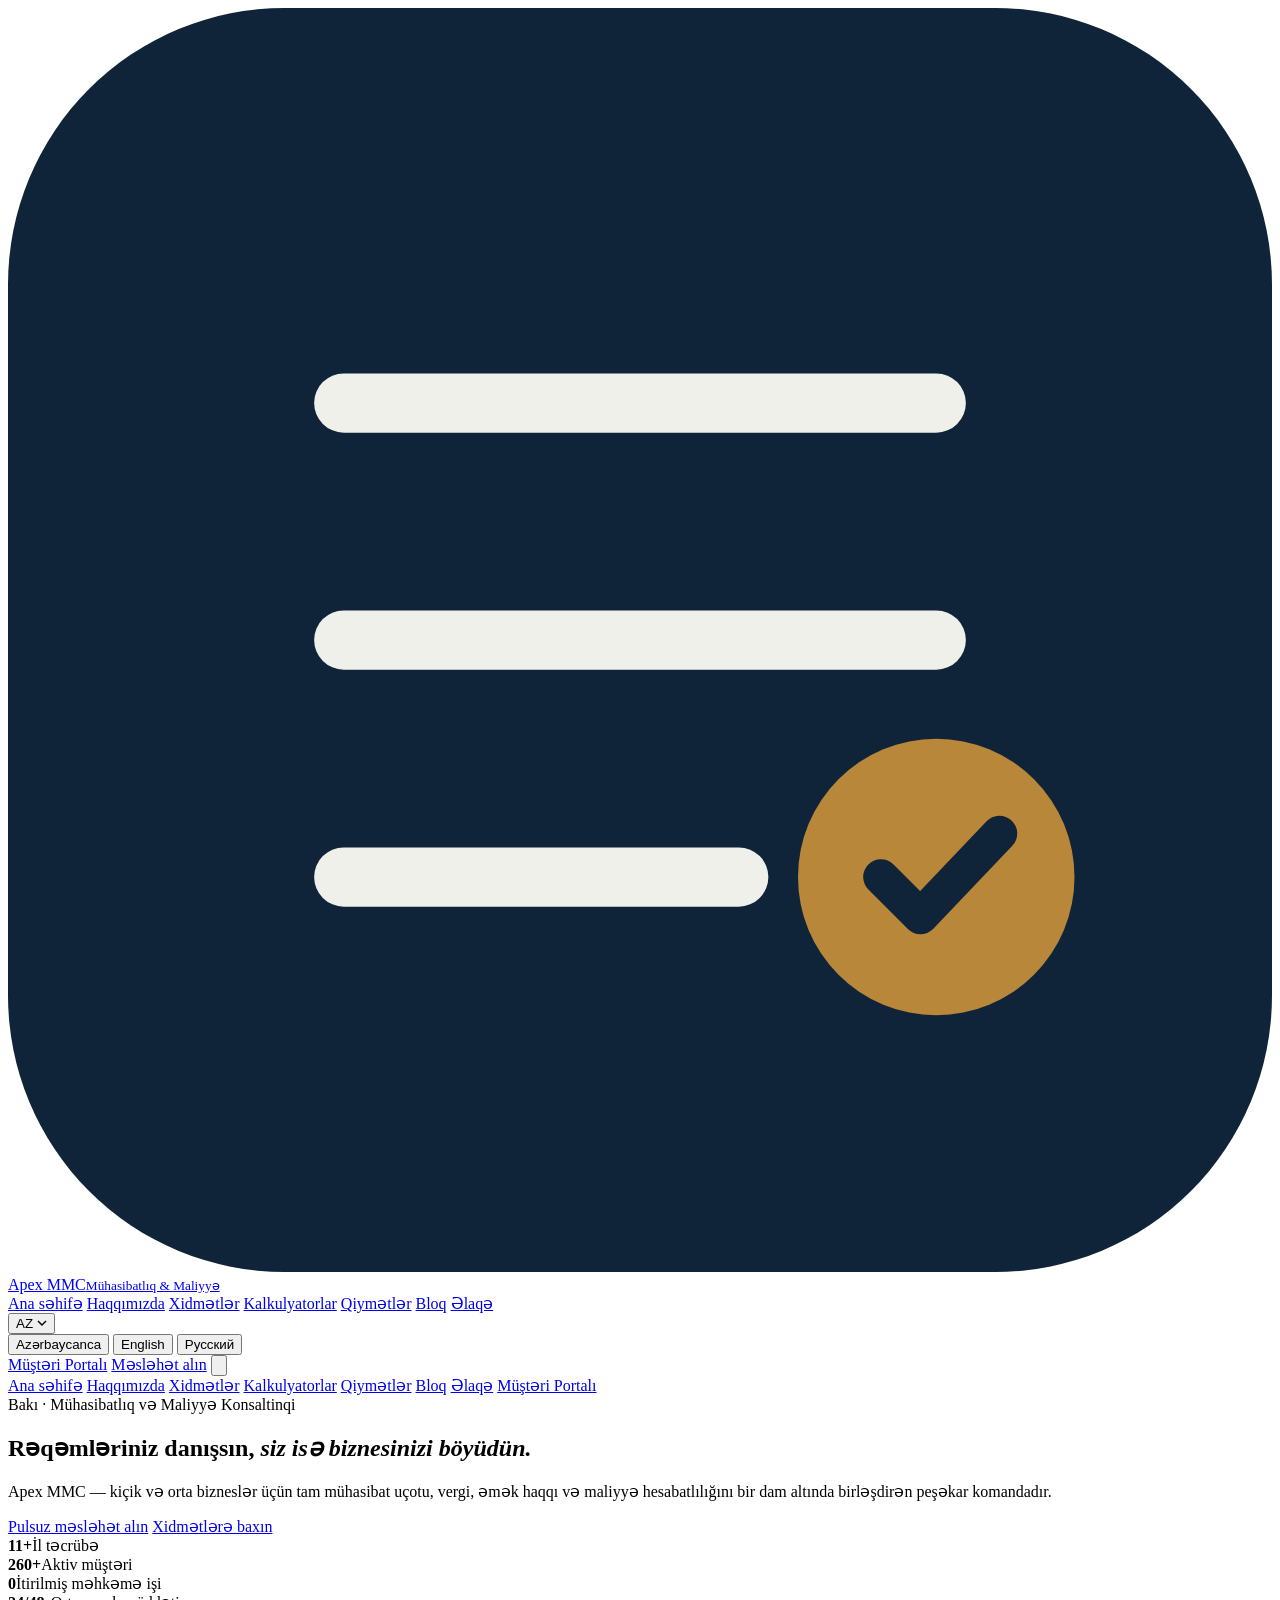
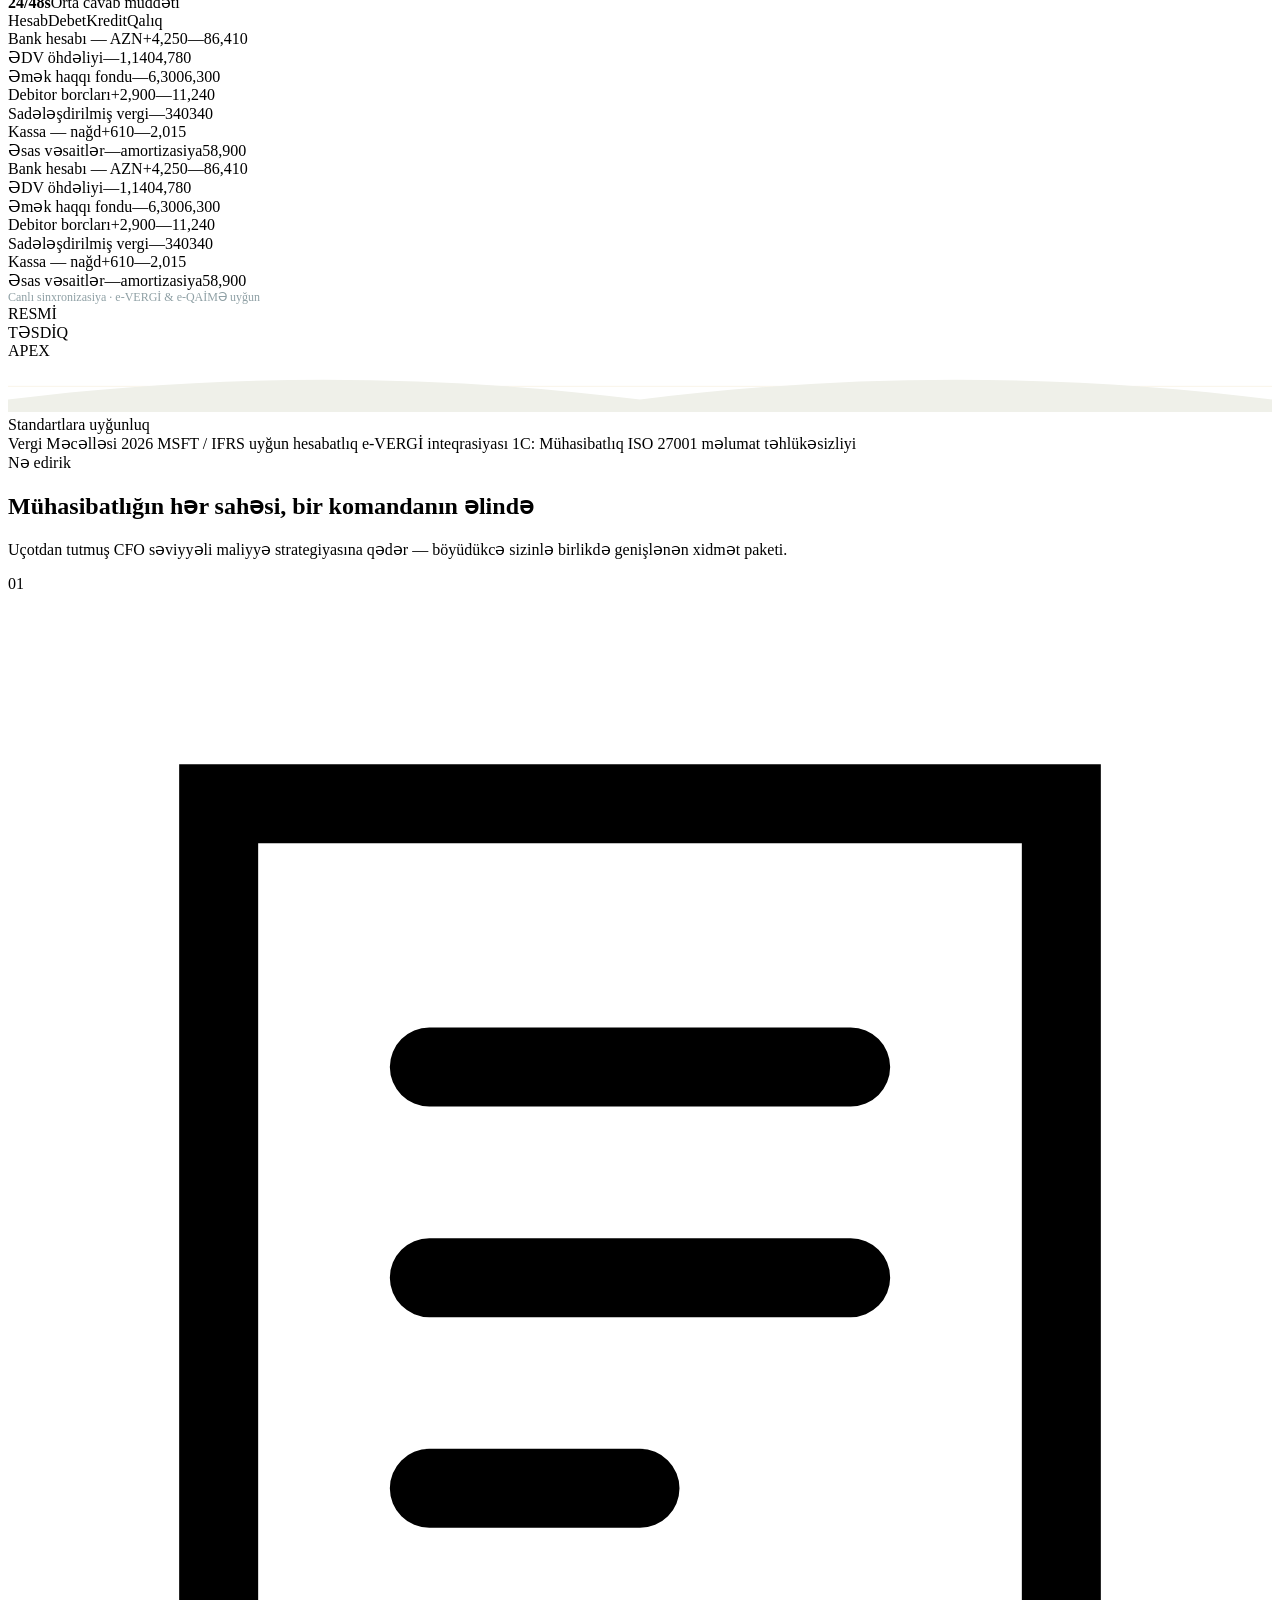
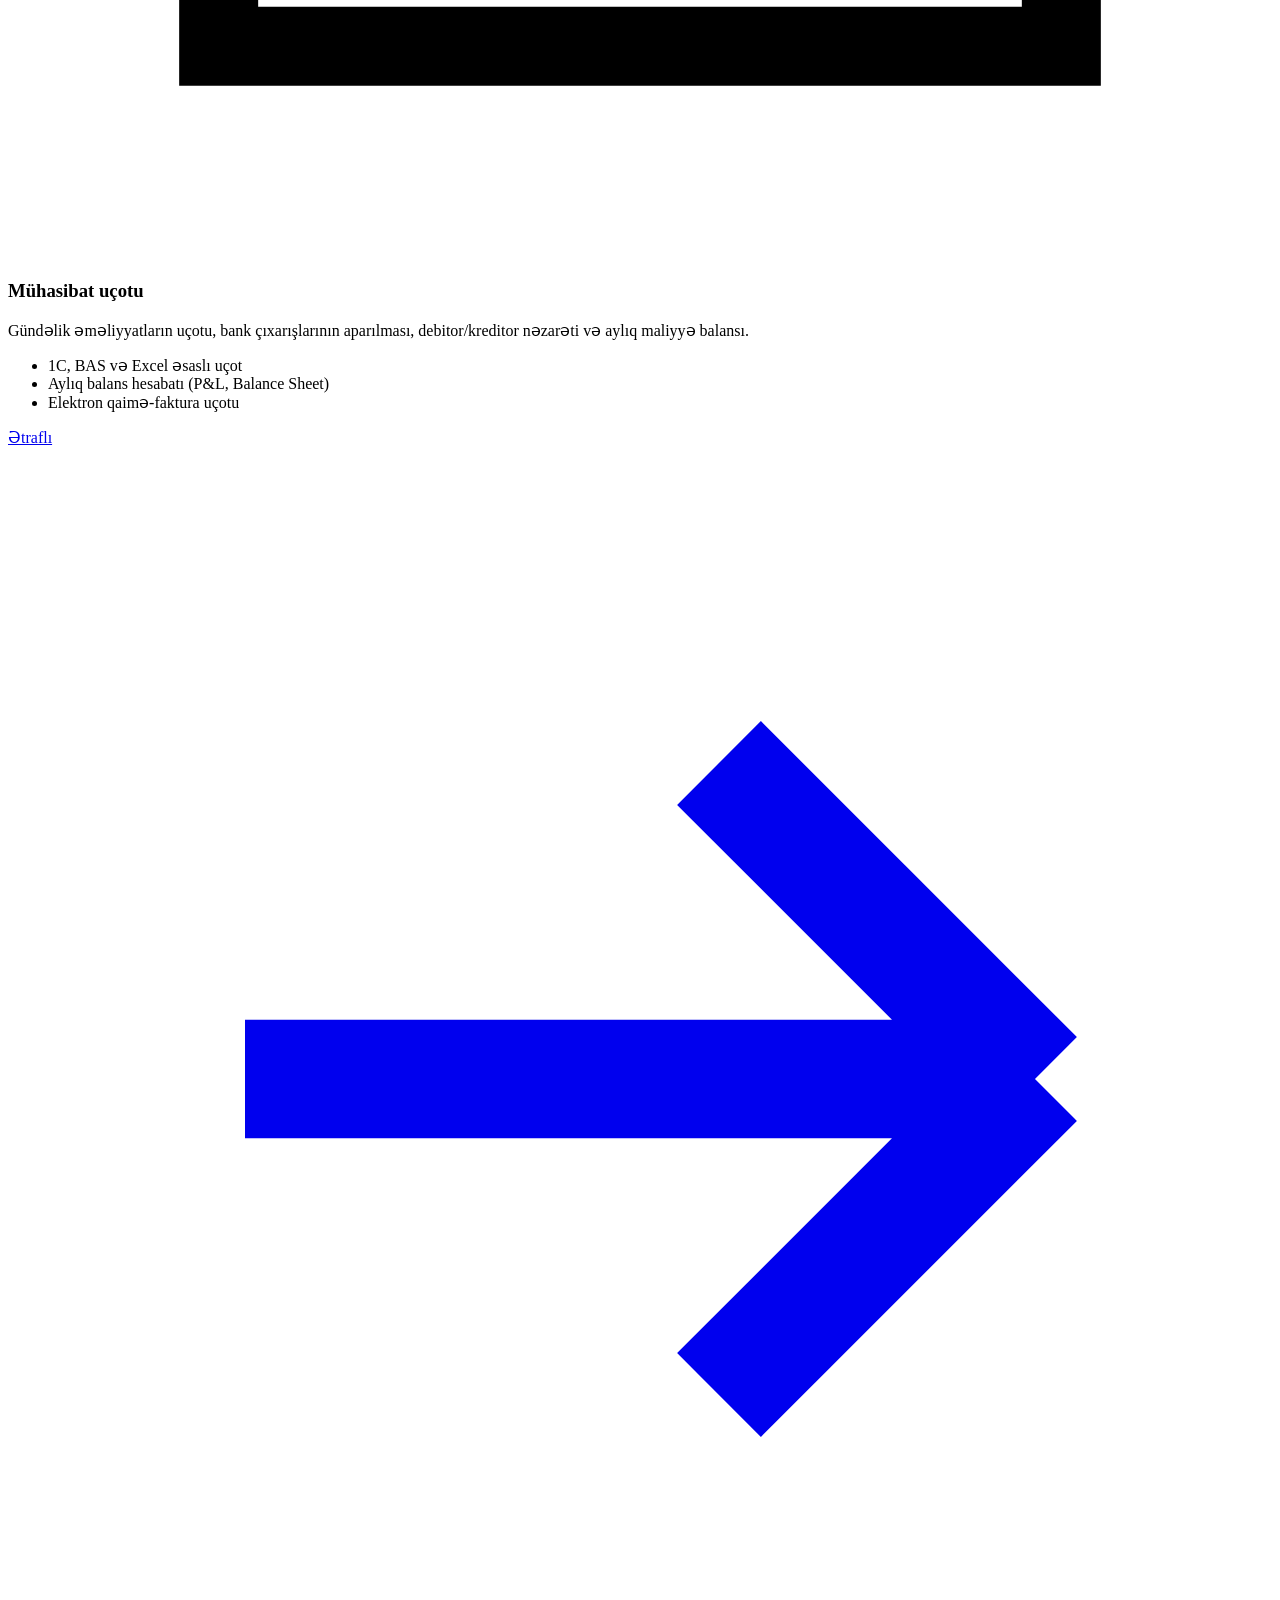
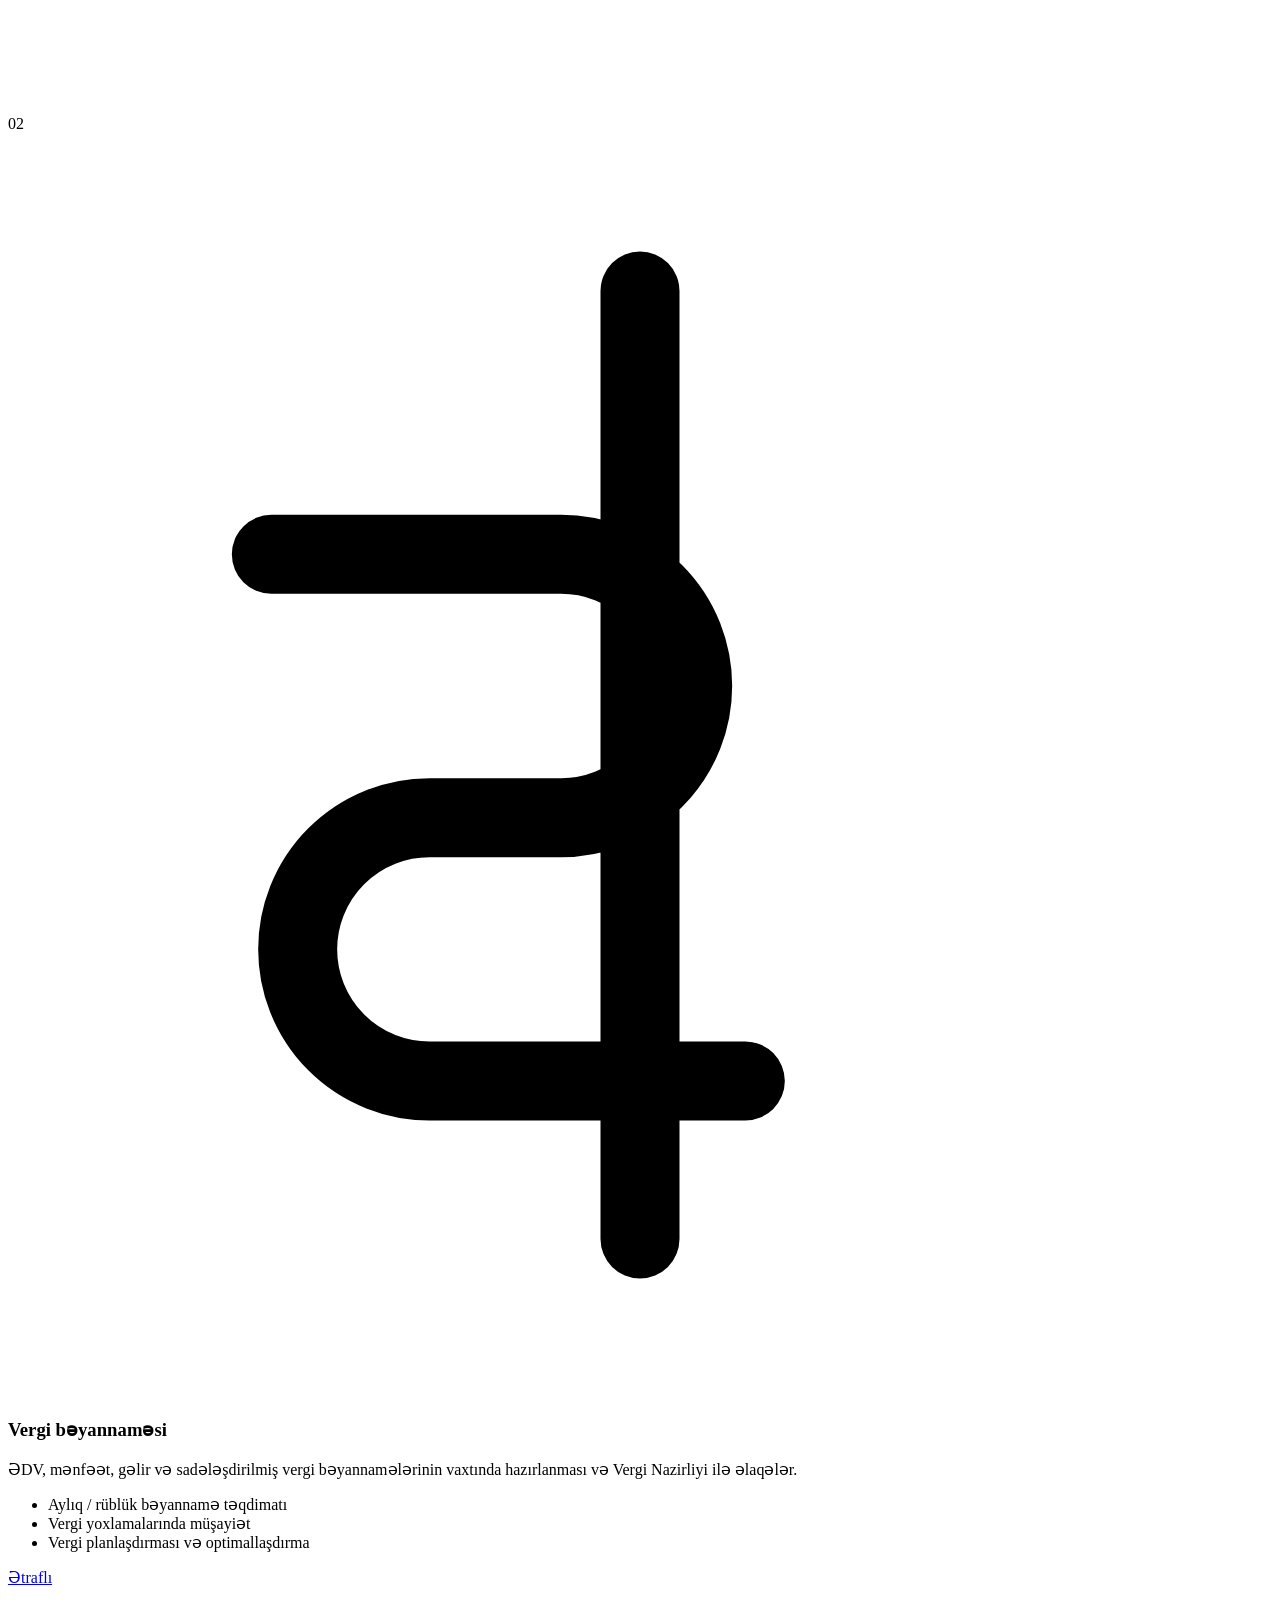
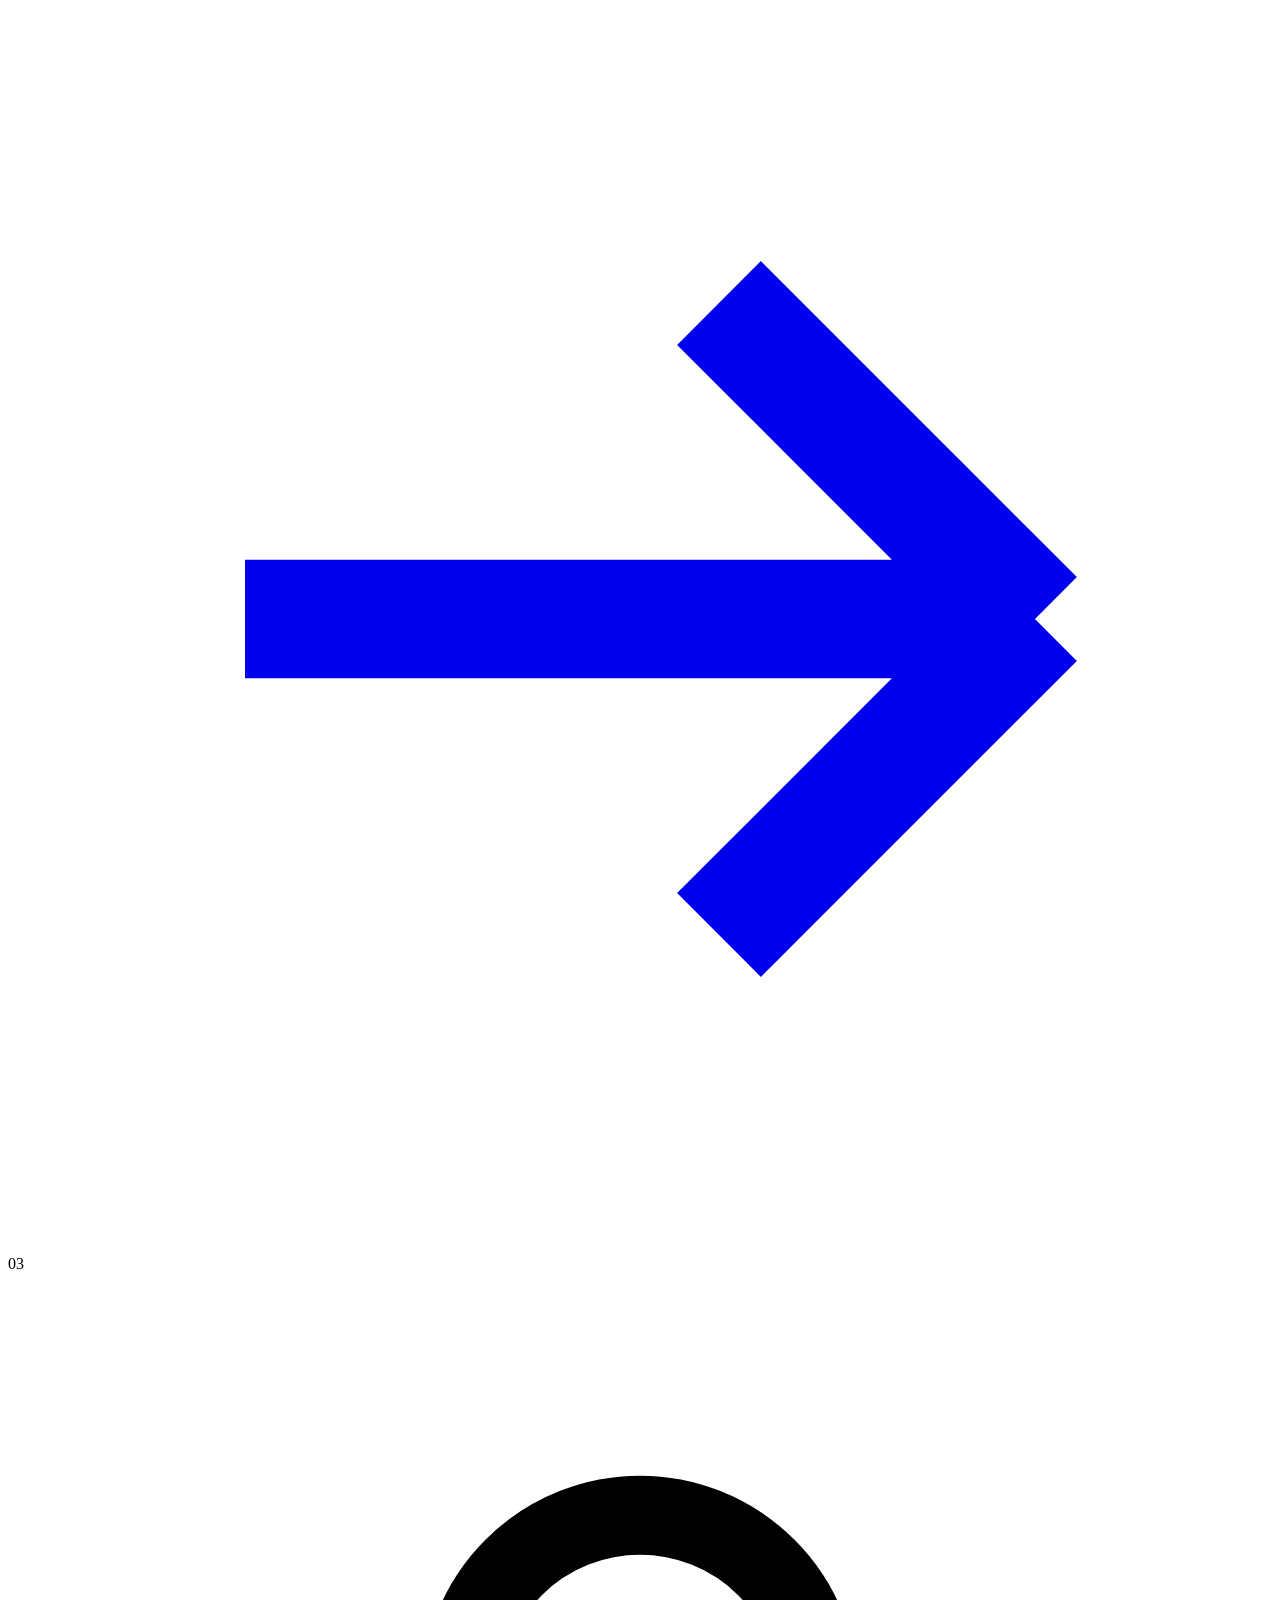
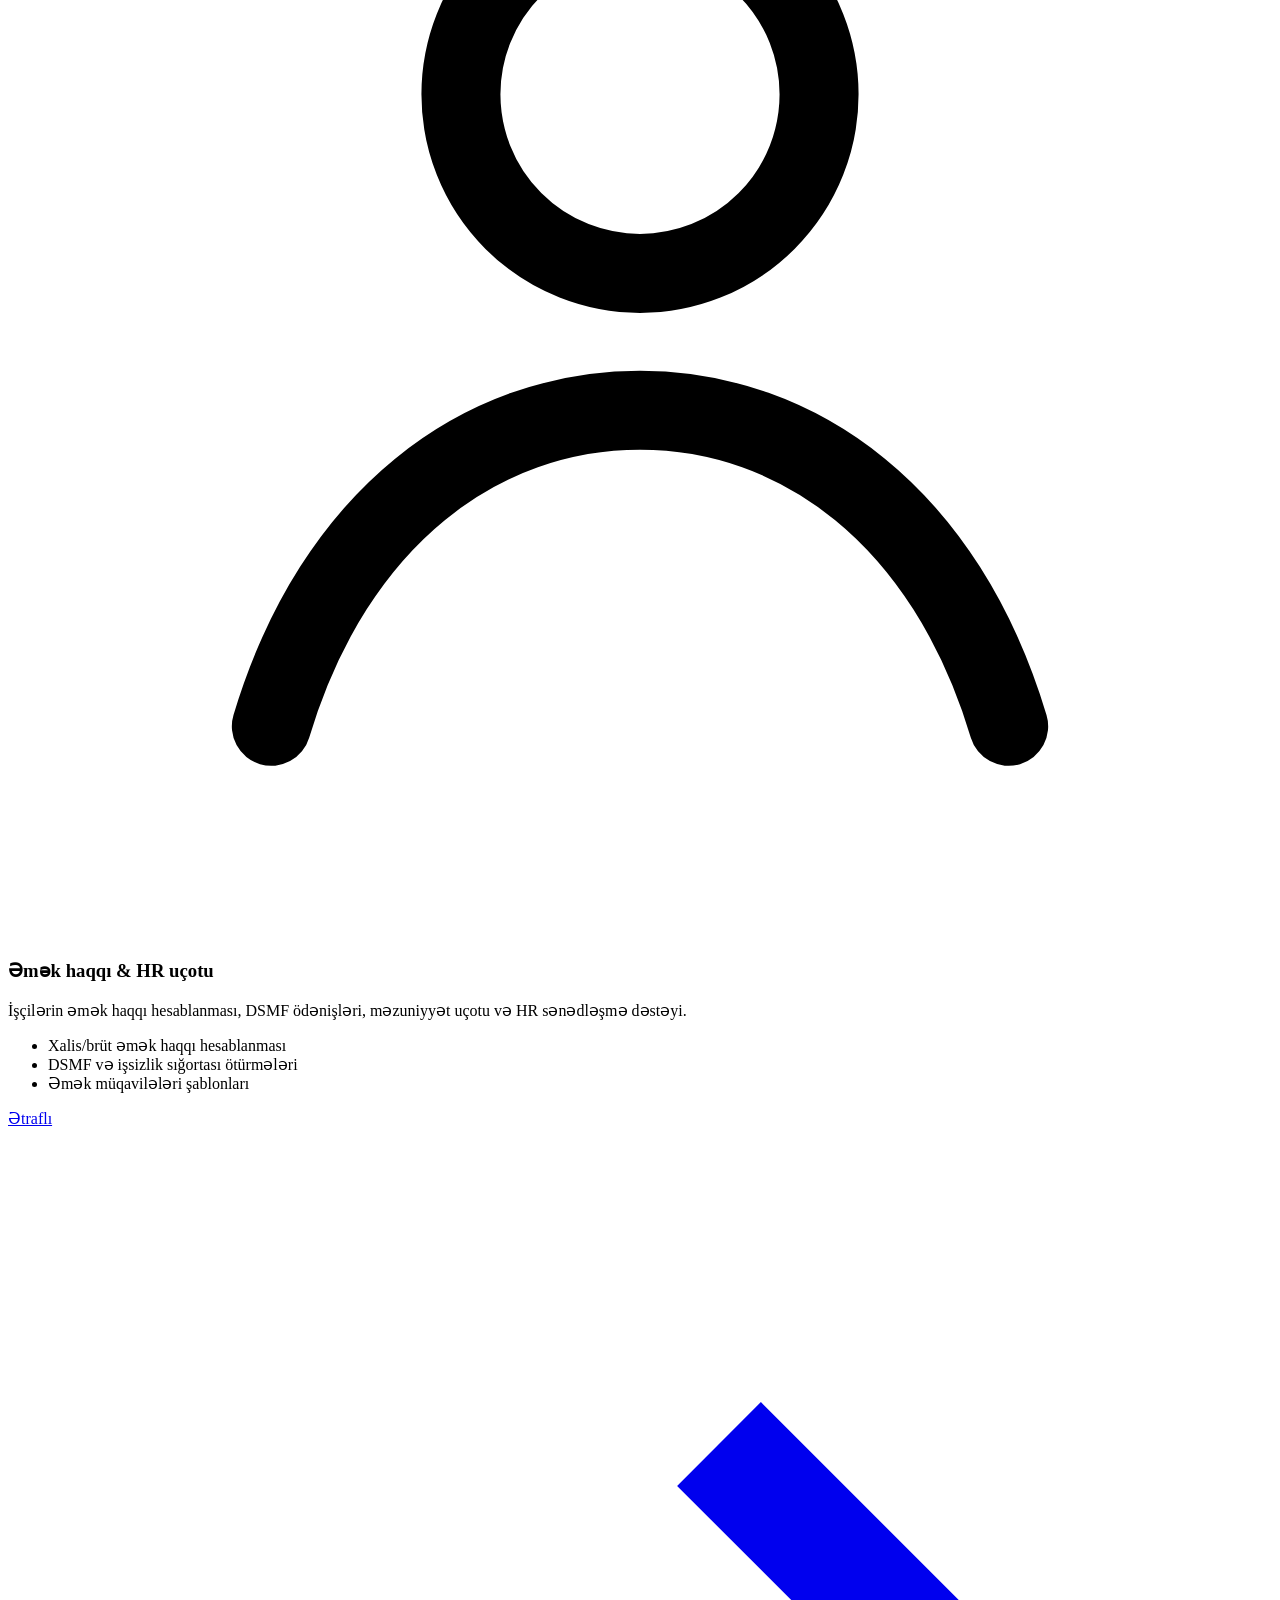
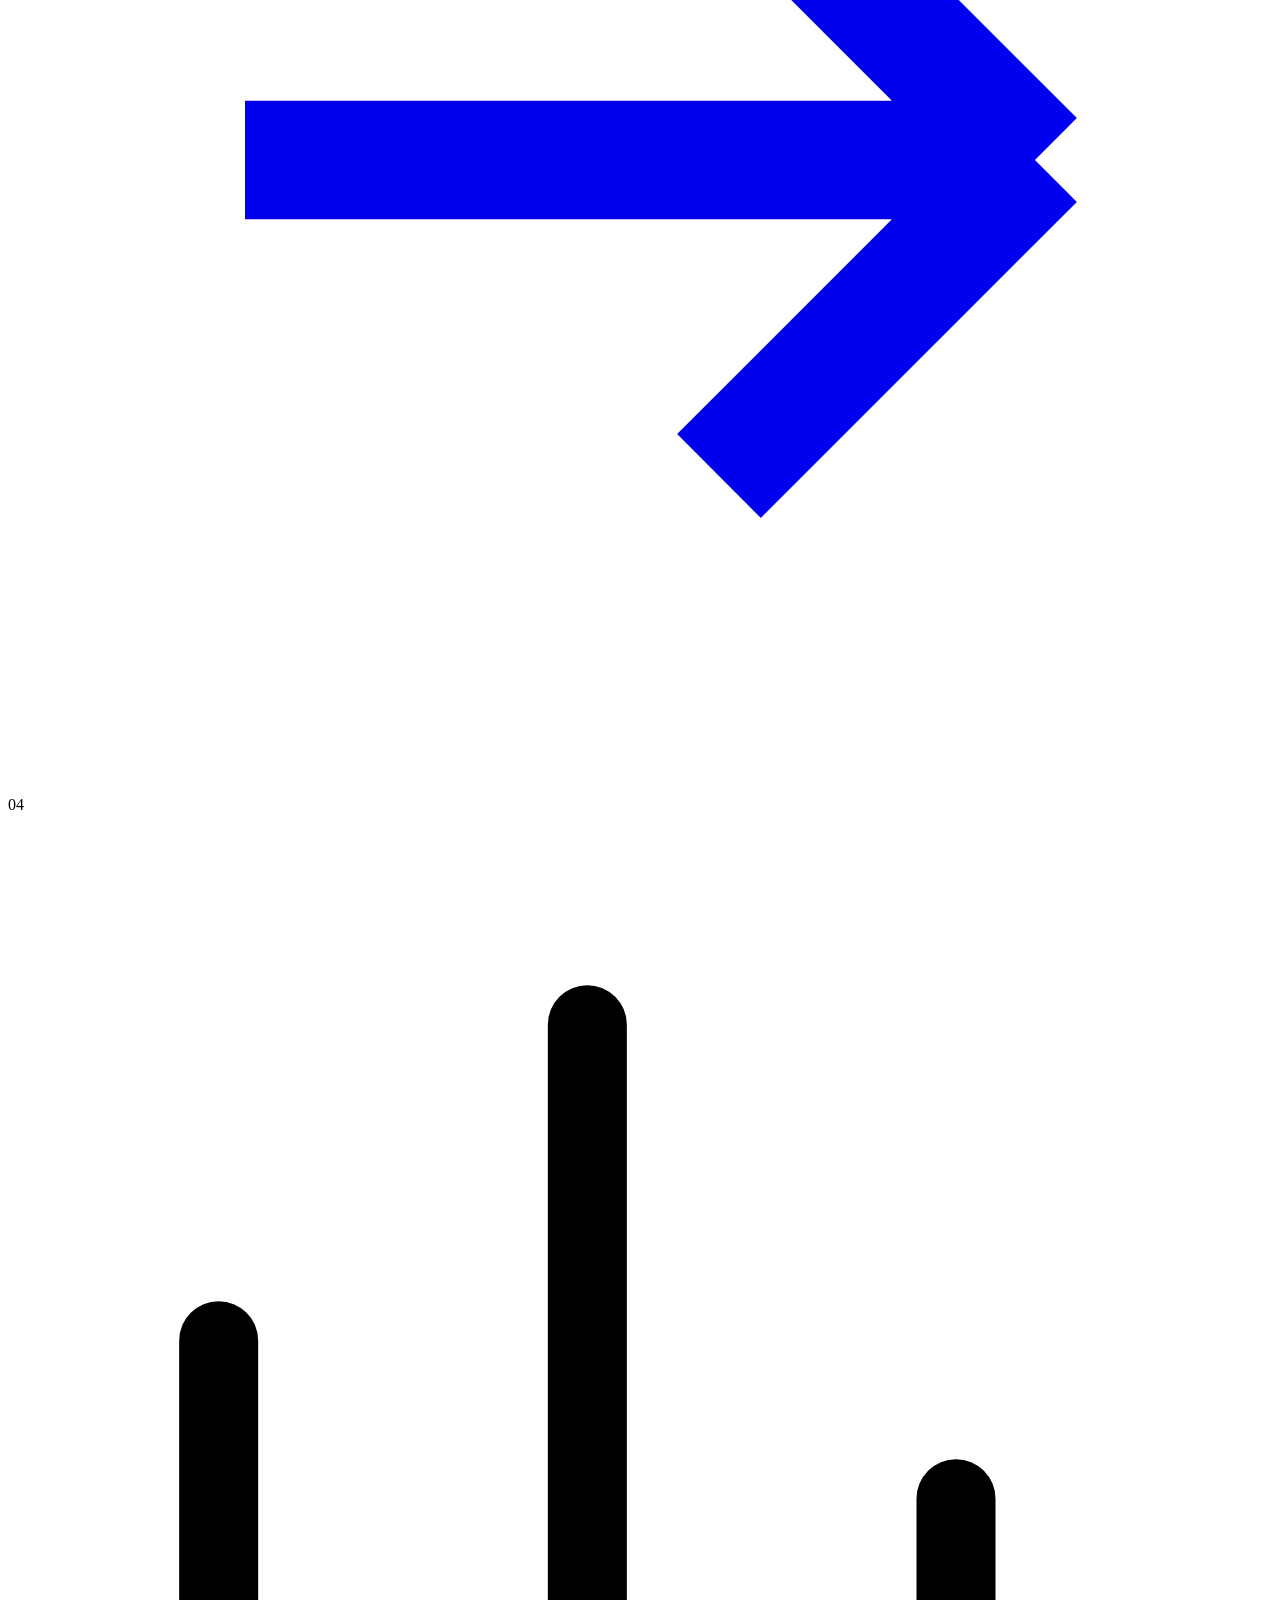
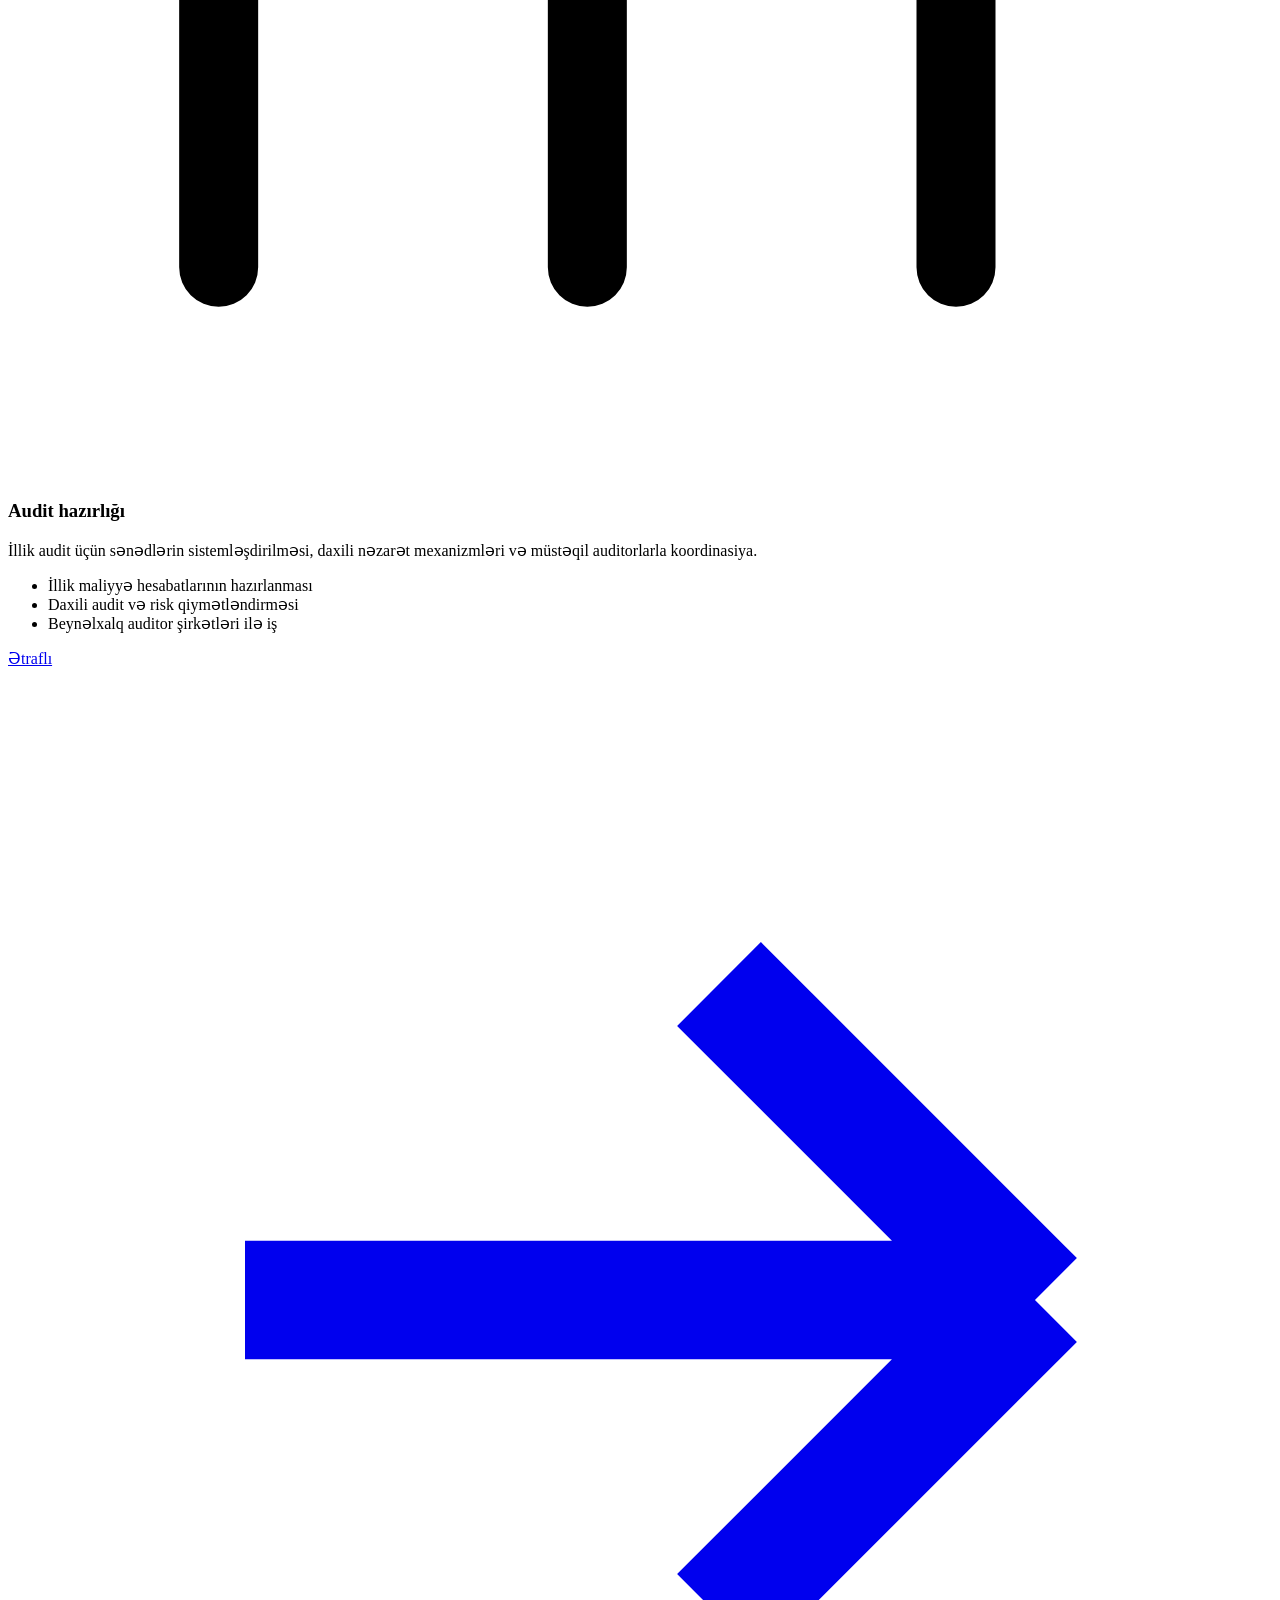
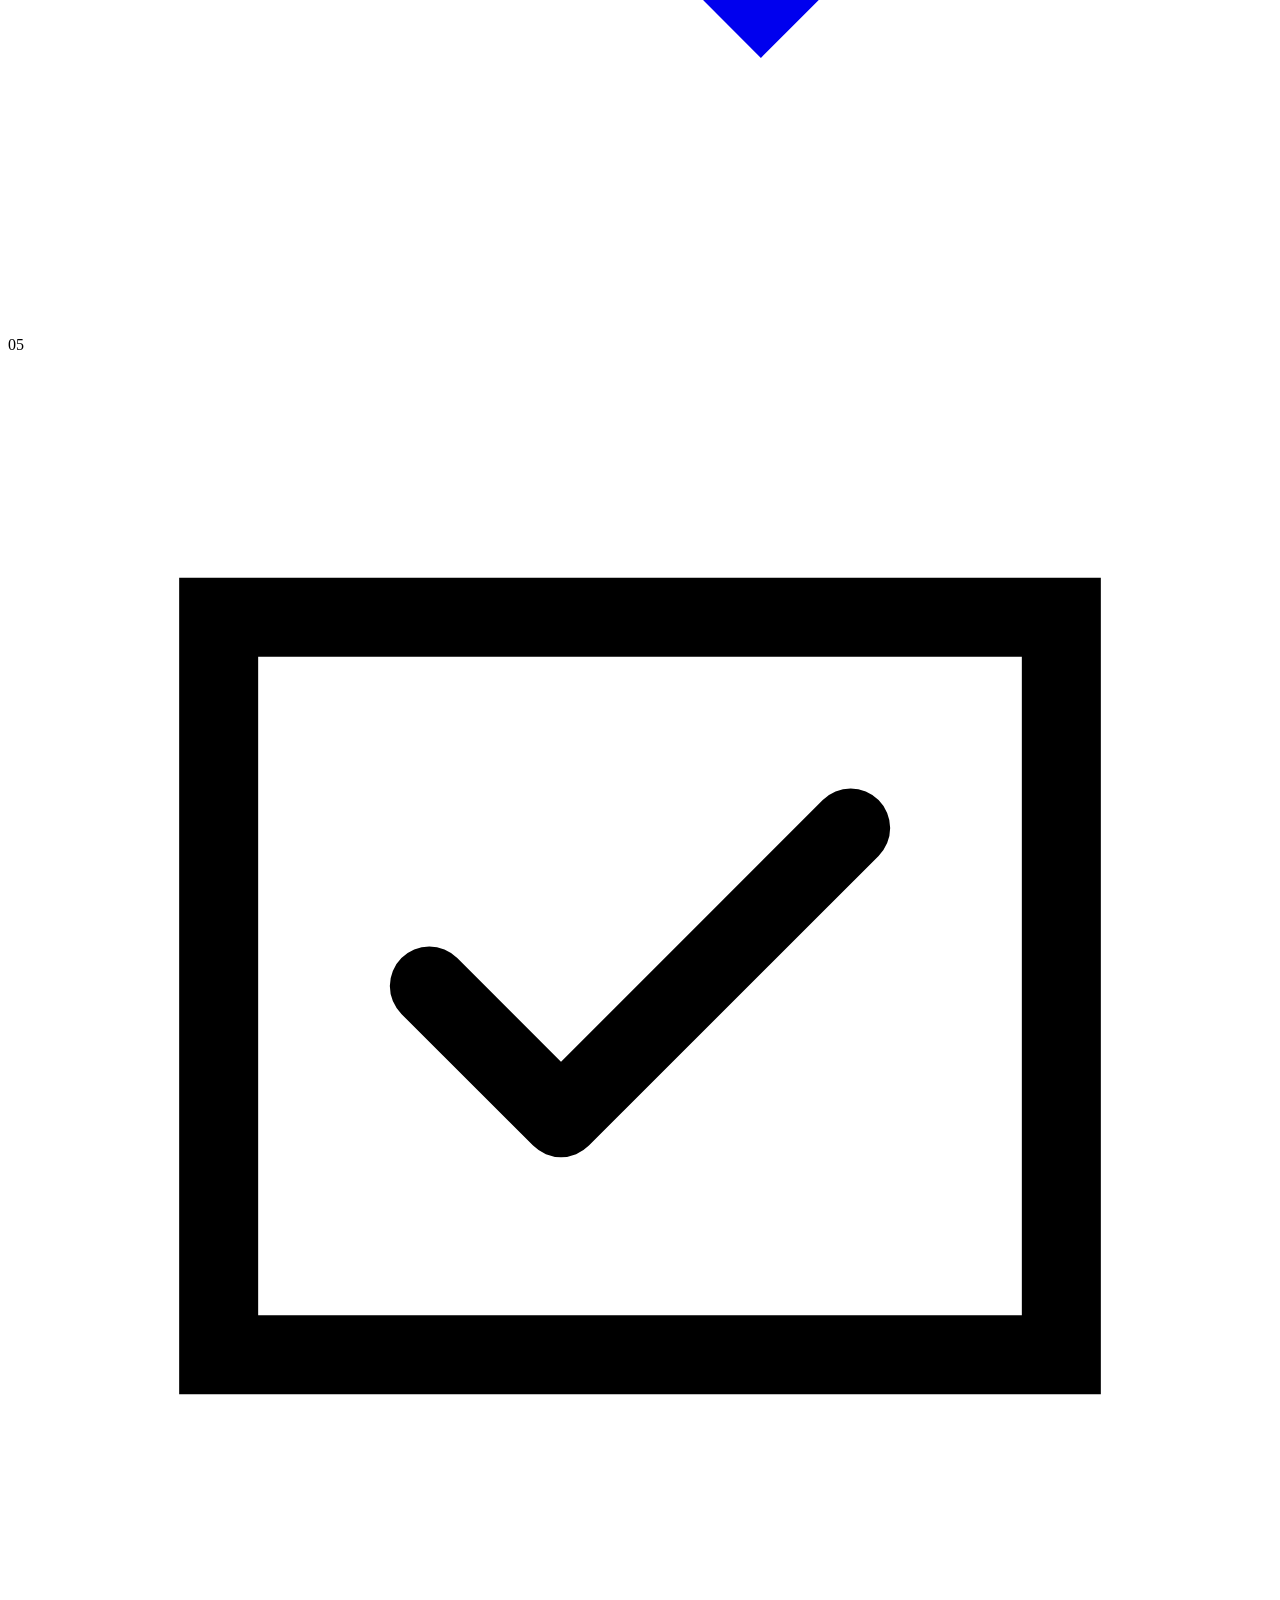
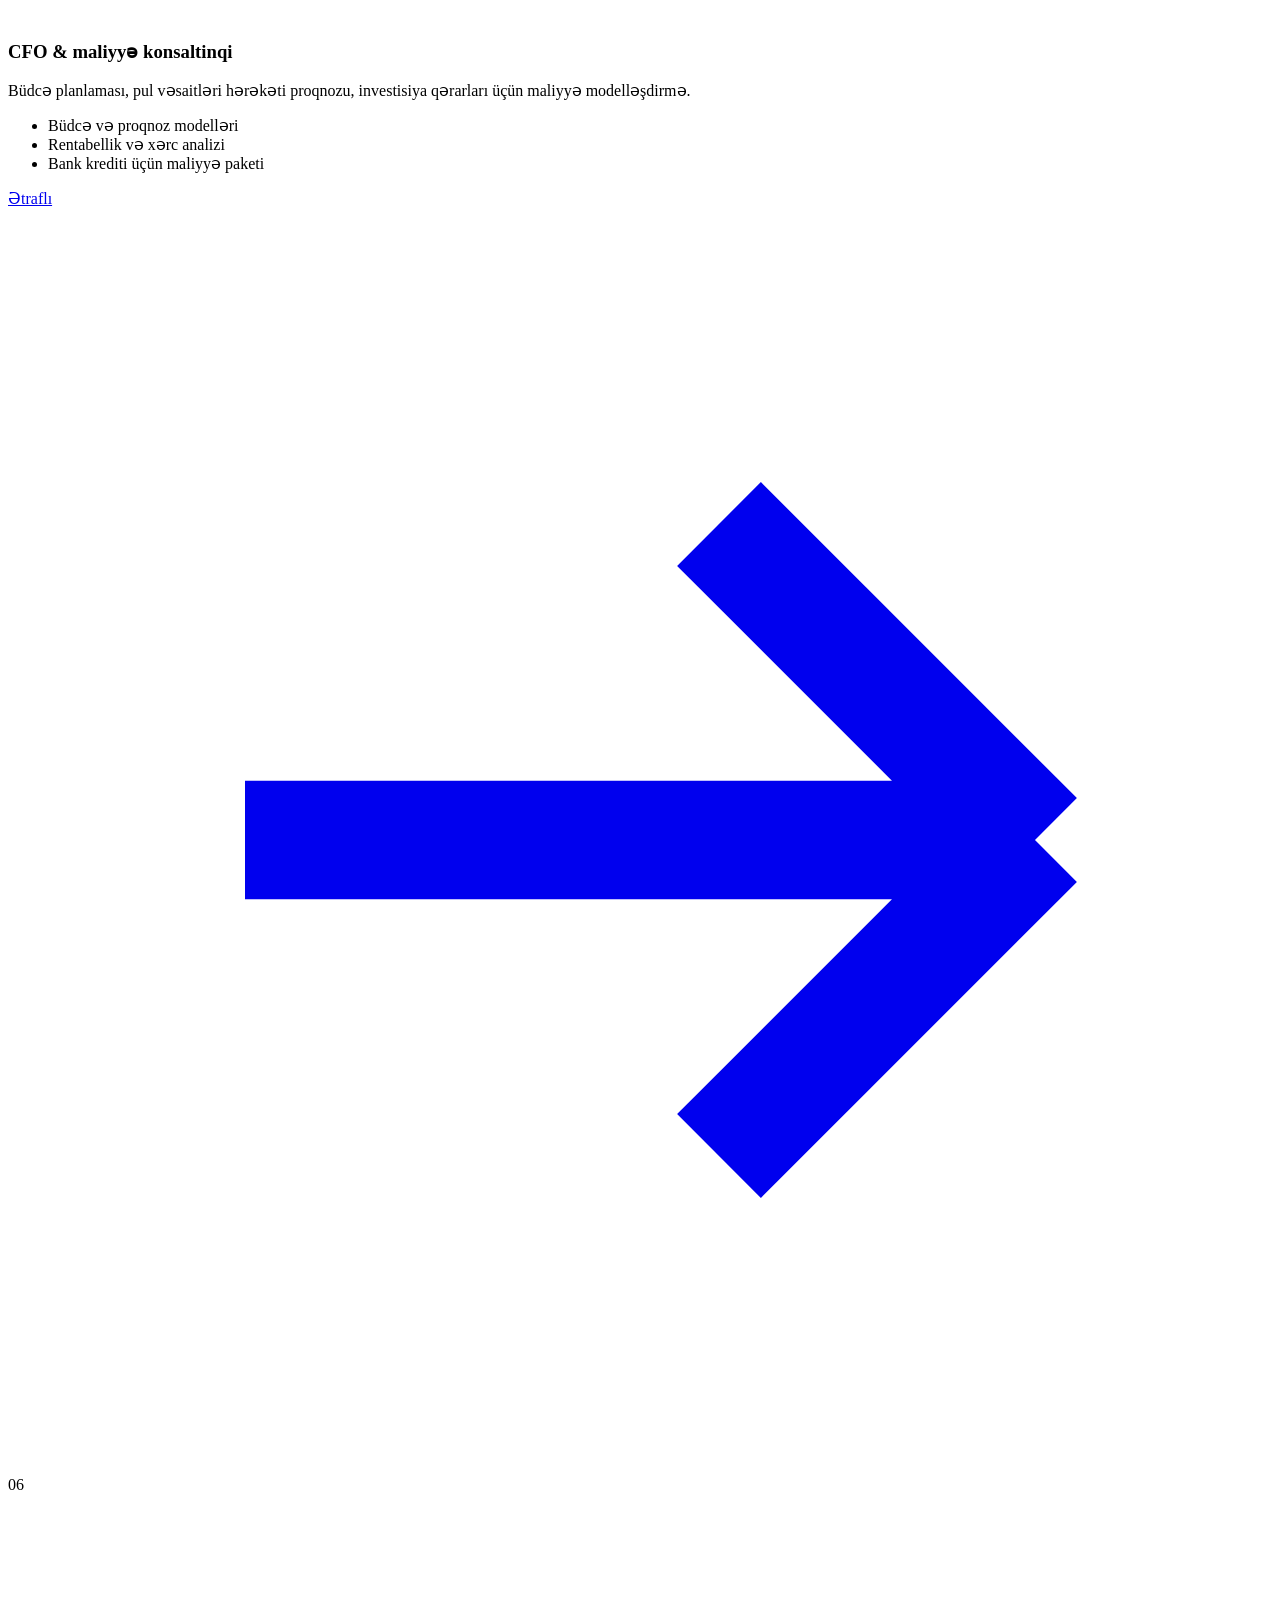
==== index.html @ 8ce55f15 "Add files via upload" ====
<!DOCTYPE html>
<html lang="az">
<head>
<meta charset="UTF-8">
<meta name="viewport" content="width=device-width, initial-scale=1.0">
<title>Apex MMC — Mühasibatlıq, Vergi və Maliyyə Konsaltinqi | Bakı</title>
<meta name="description" content="Apex MMC — Bakıda kiçik və orta bizneslər üçün tam mühasibat uçotu, vergi bəyannaməsi, əmək haqqı hesablanması, audit hazırlığı və CFO konsaltinq xidmətləri.">
<link rel="icon" href="assets/favicon.svg" type="image/svg+xml">
<link rel="stylesheet" href="css/style.css">
</head>
<body>

<!-- ================= HEADER ================= -->
<header class="site-header">
  <div class="header-inner">
    <a href="index.html" class="brand">
      <svg class="mark" viewBox="0 0 64 64"><rect width="64" height="64" rx="14" fill="#0F2439"/><path d="M17 20h30M17 32h30M17 44h20" stroke="#EFF0E9" stroke-width="3" stroke-linecap="round"/><circle cx="47" cy="44" r="7" fill="#B8873A"/><path d="M44.2 44l2 2 4-4.2" stroke="#0F2439" stroke-width="1.8" fill="none" stroke-linecap="round" stroke-linejoin="round"/></svg>
      <span>Apex MMC<small>Mühasibatlıq &amp; Maliyyə</small></span>
    </a>
    <nav class="nav">
      <a href="index.html" data-i18n="nav.home">Ana səhifə</a>
      <a href="about.html" data-i18n="nav.about">Haqqımızda</a>
      <a href="services.html" data-i18n="nav.services">Xidmətlər</a>
      <a href="calculators.html" data-i18n="nav.calculators">Kalkulyatorlar</a>
      <a href="pricing.html" data-i18n="nav.pricing">Qiymətlər</a>
      <a href="blog.html" data-i18n="nav.blog">Bloq</a>
      <a href="contact.html" data-i18n="nav.contact">Əlaqə</a>
    </nav>
    <div class="header-actions">
      <div class="lang-switch">
        <button class="lang-btn" aria-haspopup="true"><span data-lang-label>AZ</span>
          <svg width="10" height="10" viewBox="0 0 10 6" fill="none"><path d="M1 1l4 4 4-4" stroke="currentColor" stroke-width="1.4"/></svg>
        </button>
        <div class="lang-menu">
          <button data-lang="az" aria-current="true">Azərbaycanca</button>
          <button data-lang="en">English</button>
          <button data-lang="ru">Русский</button>
        </div>
      </div>
      <a href="portal.html" class="btn btn-ghost btn-sm" data-i18n="nav.portal">Müştəri Portalı</a>
      <a href="contact.html" class="btn btn-primary btn-sm" data-i18n="nav.cta">Məsləhət alın</a>
      <button class="nav-toggle" aria-label="Menyu">
        <svg viewBox="0 0 24 24" fill="none"><path d="M3 6h18M3 12h18M3 18h18" stroke="currentColor" stroke-width="2" stroke-linecap="round"/></svg>
      </button>
    </div>
  </div>
  <div class="mobile-nav">
    <a href="index.html" data-i18n="nav.home">Ana səhifə</a>
    <a href="about.html" data-i18n="nav.about">Haqqımızda</a>
    <a href="services.html" data-i18n="nav.services">Xidmətlər</a>
    <a href="calculators.html" data-i18n="nav.calculators">Kalkulyatorlar</a>
    <a href="pricing.html" data-i18n="nav.pricing">Qiymətlər</a>
    <a href="blog.html" data-i18n="nav.blog">Bloq</a>
    <a href="contact.html" data-i18n="nav.contact">Əlaqə</a>
    <a href="portal.html" data-i18n="nav.portal">Müştəri Portalı</a>
  </div>
</header>

<!-- ================= HERO ================= -->
<section class="hero">
  <div class="container hero-grid">
    <div class="hero-copy">
      <span class="eyebrow" data-i18n="hero.eyebrow">Bakı · Mühasibatlıq və Maliyyə Konsaltinqi</span>
      <h1 data-i18n-html="hero.h1">Rəqəmləriniz danışsın, <em>siz isə biznesinizi böyüdün.</em></h1>
      <p class="lede" data-i18n="hero.lede">Apex MMC — kiçik və orta bizneslər üçün tam mühasibat uçotu, vergi, əmək haqqı və maliyyə hesabatlılığını bir dam altında birləşdirən peşəkar komandadır.</p>
      <div class="hero-cta">
        <a href="contact.html" class="btn btn-primary" data-i18n="hero.cta1">Pulsuz məsləhət alın</a>
        <a href="services.html" class="btn btn-outline-light" data-i18n="hero.cta2">Xidmətlərə baxın</a>
      </div>
      <div class="hero-stats">
        <div class="hero-stat"><b data-i18n="hero.stat1n">11+</b><span data-i18n="hero.stat1s">İl təcrübə</span></div>
        <div class="hero-stat"><b data-i18n="hero.stat2n">260+</b><span data-i18n="hero.stat2s">Aktiv müştəri</span></div>
        <div class="hero-stat"><b data-i18n="hero.stat3n">0</b><span data-i18n="hero.stat3s">İtirilmiş məhkəmə işi</span></div>
        <div class="hero-stat"><b data-i18n="hero.stat4n">24/48s</b><span data-i18n="hero.stat4s">Orta cavab müddəti</span></div>
      </div>
    </div>

    <div class="ledger-panel">
      <div class="ledger-head"><span>Hesab</span><span>Debet</span><span>Kredit</span><span>Qalıq</span></div>
      <div class="ledger-body">
        <div class="ledger-track">
          <div class="ledger-row"><span class="acct">Bank hesabı — AZN</span><span class="debit">+4,250</span><span class="credit">—</span><span class="bal">86,410</span></div>
          <div class="ledger-row"><span class="acct">ƏDV öhdəliyi</span><span class="debit">—</span><span class="credit">1,140</span><span class="bal">4,780</span></div>
          <div class="ledger-row"><span class="acct">Əmək haqqı fondu</span><span class="debit">—</span><span class="credit">6,300</span><span class="bal">6,300</span></div>
          <div class="ledger-row"><span class="acct">Debitor borcları</span><span class="debit">+2,900</span><span class="credit">—</span><span class="bal">11,240</span></div>
          <div class="ledger-row"><span class="acct">Sadələşdirilmiş vergi</span><span class="debit">—</span><span class="credit">340</span><span class="bal">340</span></div>
          <div class="ledger-row"><span class="acct">Kassa — nağd</span><span class="debit">+610</span><span class="credit">—</span><span class="bal">2,015</span></div>
          <div class="ledger-row"><span class="acct">Əsas vəsaitlər</span><span class="debit">—</span><span class="credit">amortizasiya</span><span class="bal">58,900</span></div>
          <!-- duplicate for seamless loop -->
          <div class="ledger-row"><span class="acct">Bank hesabı — AZN</span><span class="debit">+4,250</span><span class="credit">—</span><span class="bal">86,410</span></div>
          <div class="ledger-row"><span class="acct">ƏDV öhdəliyi</span><span class="debit">—</span><span class="credit">1,140</span><span class="bal">4,780</span></div>
          <div class="ledger-row"><span class="acct">Əmək haqqı fondu</span><span class="debit">—</span><span class="credit">6,300</span><span class="bal">6,300</span></div>
          <div class="ledger-row"><span class="acct">Debitor borcları</span><span class="debit">+2,900</span><span class="credit">—</span><span class="bal">11,240</span></div>
          <div class="ledger-row"><span class="acct">Sadələşdirilmiş vergi</span><span class="debit">—</span><span class="credit">340</span><span class="bal">340</span></div>
          <div class="ledger-row"><span class="acct">Kassa — nağd</span><span class="debit">+610</span><span class="credit">—</span><span class="bal">2,015</span></div>
          <div class="ledger-row"><span class="acct">Əsas vəsaitlər</span><span class="debit">—</span><span class="credit">amortizasiya</span><span class="bal">58,900</span></div>
        </div>
      </div>
      <div class="ledger-panel-foot">
        <div style="font-size:12px;color:#8FA0A5;font-family:var(--f-mono)">Canlı sinxronizasiya · e-VERGİ &amp; e-QAİMƏ uyğun</div>
        <div class="seal">RESMİ<br>TƏSDİQ<br>APEX</div>
      </div>
    </div>
  </div>

  <div class="hero-wave">
    <svg viewBox="0 0 1440 60" preserveAspectRatio="none"><path d="M0 30 L1440 30" stroke="rgba(217,184,113,0.18)" stroke-width="1"/><path d="M0 45C240 15 480 15 720 45C960 15 1200 15 1440 45V60H0Z" fill="#EFF0E9"/></svg>
  </div>
</section>


<!-- ================= TRUST STRIP ================= -->
<section class="trust-strip">
  <div class="container">
    <span class="trust-label">Standartlara uyğunluq</span>
    <div class="trust-marks">
      <span>Vergi Məcəlləsi 2026</span>
      <span>MSFT / IFRS uyğun hesabatlıq</span>
      <span>e-VERGİ inteqrasiyası</span>
      <span>1C: Mühasibatlıq</span>
      <span>ISO 27001 məlumat təhlükəsizliyi</span>
    </div>
  </div>
</section>

<!-- ================= SERVICES ================= -->
<section class="section" id="services">
  <div class="container">
    <div class="section-head reveal">
      <span class="eyebrow">Nə edirik</span>
      <h2>Mühasibatlığın hər sahəsi, bir komandanın əlində</h2>
      <p class="lede">Uçotdan tutmuş CFO səviyyəli maliyyə strategiyasına qədər — böyüdükcə sizinlə birlikdə genişlənən xidmət paketi.</p>
    </div>
    <div class="grid-3">
      <div class="card reveal">
        <span class="num">01</span>
        <svg class="icon" viewBox="0 0 24 24" fill="none"><path d="M4 4h16v16H4z" stroke="currentColor" stroke-width="1.5"/><path d="M8 9h8M8 13h8M8 17h4" stroke="currentColor" stroke-width="1.5" stroke-linecap="round"/></svg>
        <h3>Mühasibat uçotu</h3>
        <p>Gündəlik əməliyyatların uçotu, bank çıxarışlarının aparılması, debitor/kreditor nəzarəti və aylıq maliyyə balansı.</p>
        <ul><li>1C, BAS və Excel əsaslı uçot</li><li>Aylıq balans hesabatı (P&amp;L, Balance Sheet)</li><li>Elektron qaimə-faktura uçotu</li></ul>
        <a class="card-link" href="services.html">Ətraflı <svg viewBox="0 0 16 16" fill="none"><path d="M3 8h10m0 0L9 4m4 4l-4 4" stroke="currentColor" stroke-width="1.5"/></svg></a>
      </div>
      <div class="card reveal">
        <span class="num">02</span>
        <svg class="icon" viewBox="0 0 24 24" fill="none"><path d="M12 3v18M5 8h5.5a2.5 2.5 0 010 5H8a2.5 2.5 0 000 5h6" stroke="currentColor" stroke-width="1.5" stroke-linecap="round"/></svg>
        <h3>Vergi bəyannaməsi</h3>
        <p>ƏDV, mənfəət, gəlir və sadələşdirilmiş vergi bəyannamələrinin vaxtında hazırlanması və Vergi Nazirliyi ilə əlaqələr.</p>
        <ul><li>Aylıq / rüblük bəyannamə təqdimatı</li><li>Vergi yoxlamalarında müşayiət</li><li>Vergi planlaşdırması və optimallaşdırma</li></ul>
        <a class="card-link" href="services.html">Ətraflı <svg viewBox="0 0 16 16" fill="none"><path d="M3 8h10m0 0L9 4m4 4l-4 4" stroke="currentColor" stroke-width="1.5"/></svg></a>
      </div>
      <div class="card reveal">
        <span class="num">03</span>
        <svg class="icon" viewBox="0 0 24 24" fill="none"><circle cx="12" cy="8" r="3.4" stroke="currentColor" stroke-width="1.5"/><path d="M5 20c1.2-4 4-6 7-6s5.8 2 7 6" stroke="currentColor" stroke-width="1.5" stroke-linecap="round"/></svg>
        <h3>Əmək haqqı &amp; HR uçotu</h3>
        <p>İşçilərin əmək haqqı hesablanması, DSMF ödənişləri, məzuniyyət uçotu və HR sənədləşmə dəstəyi.</p>
        <ul><li>Xalis/brüt əmək haqqı hesablanması</li><li>DSMF və işsizlik sığortası ötürmələri</li><li>Əmək müqavilələri şablonları</li></ul>
        <a class="card-link" href="services.html">Ətraflı <svg viewBox="0 0 16 16" fill="none"><path d="M3 8h10m0 0L9 4m4 4l-4 4" stroke="currentColor" stroke-width="1.5"/></svg></a>
      </div>
      <div class="card reveal">
        <span class="num">04</span>
        <svg class="icon" viewBox="0 0 24 24" fill="none"><path d="M4 20V10M11 20V4M18 20v-7" stroke="currentColor" stroke-width="1.5" stroke-linecap="round"/></svg>
        <h3>Audit hazırlığı</h3>
        <p>İllik audit üçün sənədlərin sistemləşdirilməsi, daxili nəzarət mexanizmləri və müstəqil auditorlarla koordinasiya.</p>
        <ul><li>İllik maliyyə hesabatlarının hazırlanması</li><li>Daxili audit və risk qiymətləndirməsi</li><li>Beynəlxalq auditor şirkətləri ilə iş</li></ul>
        <a class="card-link" href="services.html">Ətraflı <svg viewBox="0 0 16 16" fill="none"><path d="M3 8h10m0 0L9 4m4 4l-4 4" stroke="currentColor" stroke-width="1.5"/></svg></a>
      </div>
      <div class="card reveal">
        <span class="num">05</span>
        <svg class="icon" viewBox="0 0 24 24" fill="none"><path d="M4 19V5h16v14z" stroke="currentColor" stroke-width="1.5"/><path d="M8 12l2.5 2.5L16 9" stroke="currentColor" stroke-width="1.5" stroke-linecap="round" stroke-linejoin="round"/></svg>
        <h3>CFO &amp; maliyyə konsaltinqi</h3>
        <p>Büdcə planlaması, pul vəsaitləri hərəkəti proqnozu, investisiya qərarları üçün maliyyə modelləşdirmə.</p>
        <ul><li>Büdcə və proqnoz modelləri</li><li>Rentabellik və xərc analizi</li><li>Bank krediti üçün maliyyə paketi</li></ul>
        <a class="card-link" href="services.html">Ətraflı <svg viewBox="0 0 16 16" fill="none"><path d="M3 8h10m0 0L9 4m4 4l-4 4" stroke="currentColor" stroke-width="1.5"/></svg></a>
      </div>
      <div class="card reveal">
        <span class="num">06</span>
        <svg class="icon" viewBox="0 0 24 24" fill="none"><rect x="4" y="4" width="16" height="16" rx="3" stroke="currentColor" stroke-width="1.5"/><path d="M9 9h6v6H9z" stroke="currentColor" stroke-width="1.5"/></svg>
        <h3>Şirkət qeydiyyatı &amp; hüquqi dəstək</h3>
        <p>MMC qeydiyyatı, nizamnamə hazırlanması, bank hesabı açılışı və hüquqi sənədləşmə tərəfdaşlarımızla birgə.</p>
        <ul><li>Şirkət qeydiyyatı 1 iş günündə</li><li>Elektron imza və bank hesabı dəstəyi</li><li>Lisenziya və icazələr üzrə məsləhət</li></ul>
        <a class="card-link" href="services.html">Ətraflı <svg viewBox="0 0 16 16" fill="none"><path d="M3 8h10m0 0L9 4m4 4l-4 4" stroke="currentColor" stroke-width="1.5"/></svg></a>
      </div>
    </div>
  </div>
</section>

<!-- ================= STATS / WHY US ================= -->
<section class="section section--alt">
  <div class="container">
    <div class="section-head reveal">
      <span class="eyebrow">Niyə Apex MMC</span>
      <h2>Rəqəmlərlə etibar</h2>
    </div>
    <div class="stat-band reveal">
      <div class="stat-cell"><b><span data-counter="97" data-suffix="%">0%</span></b><span>Müştəri məmnuniyyəti</span></div>
      <div class="stat-cell"><b><span data-counter="1400" data-suffix="+">0+</span></b><span>Hazırlanmış bəyannamə (illik)</span></div>
      <div class="stat-cell"><b><span data-counter="48" data-suffix="s">0s</span></b><span>Orta ilk cavab müddəti</span></div>
      <div class="stat-cell"><b><span data-counter="12" data-suffix="">0</span></b><span>Sertifikatlı mütəxəssis</span></div>
    </div>
  </div>
</section>

<!-- ================= PROCESS ================= -->
<section class="section">
  <div class="container">
    <div class="grid-2" style="align-items:start;gap:64px">
      <div class="reveal">
        <span class="eyebrow">Necə işləyirik</span>
        <h2>Uçota keçid — 4 addımda, sənədsiz stressiniz olmadan</h2>
        <p class="lede">Mövcud mühasibinizdən və ya sıfırdan başlamağınızdan asılı olmayaraq, keçid prosesini biz idarə edirik.</p>
        <div class="tag-row">
          <span>Orta keçid müddəti: 5 iş günü</span>
          <span>NDA ilə məlumat mühafizəsi</span>
        </div>
      </div>
      <div class="timeline reveal">
        <div class="timeline-item">
          <div class="timeline-num">1</div>
          <div class="timeline-body"><h4>Pulsuz maliyyə auditi</h4><p>30 dəqiqəlik görüşdə mövcud vəziyyəti, risk sahələrini və ehtiyaclarınızı müəyyən edirik.</p></div>
        </div>
        <div class="timeline-item">
          <div class="timeline-num">2</div>
          <div class="timeline-body"><h4>Fərdi təklif və müqavilə</h4><p>Şirkətinizin ölçüsünə uyğun xidmət paketi və şəffaf qiymət təklifi hazırlayırıq.</p></div>
        </div>
        <div class="timeline-item">
          <div class="timeline-num">3</div>
          <div class="timeline-body"><h4>Məlumatların köçürülməsi</h4><p>Əvvəlki dövrün sənədləri toplanır, uçot sistemində sıfırdan quraşdırma aparılır.</p></div>
        </div>
        <div class="timeline-item">
          <div class="timeline-num">4</div>
          <div class="timeline-body"><h4>Aktiv uçot və hesabatlıq</h4><p>Aylıq hesabatlar, müştəri portalı girişi və şəxsi mühasibiniz təyin olunur.</p></div>
        </div>
      </div>
    </div>
  </div>
</section>

<!-- ================= CALCULATOR TEASER ================= -->
<section class="section section--dark">
  <div class="container">
    <div class="grid-2" style="align-items:center;gap:56px">
      <div class="reveal">
        <span class="eyebrow">Pulsuz alət</span>
        <h2>Əmək haqqını, ƏDV-ni və sadələşdirilmiş vergini saniyələr içində hesablayın</h2>
        <p class="lede">Azərbaycan bazarında ilk dəfə — canlı, 2026-cı il tariflərinə uyğunlaşdırılmış onlayn maliyyə kalkulyatorları. Qeydiyyatsız, pulsuz, açıq mənbə.</p>
        <a href="calculators.html" class="btn btn-primary" style="margin-top:8px">Kalkulyatorları aç</a>
      </div>
      <div class="card reveal" style="background:#152E45;border-color:rgba(217,184,113,0.25)">
        <div class="calc-result" style="background:#0F2439;border-color:rgba(217,184,113,0.25)">
          <div class="calc-result-row" style="border-color:rgba(255,255,255,0.1)"><span style="color:#BFC9CC">Brüt əmək haqqı</span><b style="color:#F4F1E6">1,500.00 ₼</b></div>
          <div class="calc-result-row" style="border-color:rgba(255,255,255,0.1)"><span style="color:#BFC9CC">Gəlir vergisi (10%)</span><b style="color:#F4F1E6">75.00 ₼</b></div>
          <div class="calc-result-row" style="border-color:rgba(255,255,255,0.1)"><span style="color:#BFC9CC">DSMF (işçi payı)</span><b style="color:#F4F1E6">136.00 ₼</b></div>
          <div class="calc-result-row total"><span style="color:#EAF3EF">Xalis əmək haqqı</span><b>1,281.50 ₼</b></div>
        </div>
      </div>
    </div>
  </div>
</section>

<!-- ================= TESTIMONIALS ================= -->
<section class="section">
  <div class="container">
    <div class="section-head center reveal">
      <span class="eyebrow">Müştəri rəyləri</span>
      <h2>Bizimlə işləyən şirkətlər nə deyir</h2>
    </div>
    <div class="testi-wrap reveal">
      <button class="testi-arrow left" aria-label="Əvvəlki">‹</button>
      <div class="testi-slide">
        <div class="testi-card">
          <p class="testi-quote">"Apex MMC-yə keçdikdən sonra vergi yoxlamalarından qorxmağı unutdum. Hər ay dəqiq hesabat, hər sual anında cavablanır."</p>
          <div class="testi-person"><div class="testi-avatar">R.M</div><div style="text-align:left"><div class="testi-name">Rəşad Məmmədov</div><div class="testi-role">Təsisçi, TechRetail MMC</div></div></div>
        </div>
      </div>
      <div class="testi-slide">
        <div class="testi-card">
          <p class="testi-quote">"Kiçik bir startup olaraq tam ştat mühasib saxlamaq bizə baha idi. Apex-in aylıq paketi büdcəmizə tam uyğun gəldi və peşəkarlıq beynəlxalq standartlarda idi."</p>
          <div class="testi-person"><div class="testi-avatar">N.Ə</div><div style="text-align:left"><div class="testi-name">Nərmin Əliyeva</div><div class="testi-role">CEO, GreenLeaf Import</div></div></div>
        </div>
      </div>
      <div class="testi-slide">
        <div class="testi-card">
          <p class="testi-quote">"Müştəri portalı vasitəsilə istənilən vaxt balansımızı görə bilirik. Bu, yerli bazarda çox az şirkətin təklif etdiyi bir imkandır."</p>
          <div class="testi-person"><div class="testi-avatar">E.H</div><div style="text-align:left"><div class="testi-name">Elvin Hüseynov</div><div class="testi-role">Maliyyə direktoru, Baku Logistics</div></div></div>
        </div>
      </div>
      <button class="testi-arrow right" aria-label="Növbəti">›</button>
      <div class="testi-dots"></div>
    </div>
  </div>
</section>

<!-- ================= BLOG PREVIEW ================= -->
<section class="section section--alt">
  <div class="container">
    <div class="section-head reveal">
      <span class="eyebrow">Bilik mərkəzi</span>
      <h2>Vergi qanunvericiliyindəki yenilikləri qaçırmayın</h2>
    </div>
    <div class="grid-3">
      <div class="post-card reveal">
        <div class="post-thumb"><svg viewBox="0 0 24 24" fill="none"><path d="M4 4h16v16H4z" stroke="currentColor" stroke-width="1.5"/><path d="M8 9h8M8 13h8M8 17h4" stroke="currentColor" stroke-width="1.5"/></svg></div>
        <div class="post-body">
          <span class="post-tag">Vergi Məcəlləsi 2026</span>
          <h3>2026-cı il vergi dəyişikliklərində bilməli olduğunuz 5 məqam</h3>
          <p>ƏDV qeydiyyatı limitinin artırılmasından tutmuş sadələşdirilmiş vergi dərəcələrinə qədər əsas yeniliklər.</p>
          <div class="post-meta"><span>12 Yanvar 2026</span><span>6 dəq oxu</span></div>
        </div>
      </div>
      <div class="post-card reveal">
        <div class="post-thumb"><svg viewBox="0 0 24 24" fill="none"><circle cx="12" cy="8" r="3.4" stroke="currentColor" stroke-width="1.5"/><path d="M5 20c1.2-4 4-6 7-6s5.8 2 7 6" stroke="currentColor" stroke-width="1.5"/></svg></div>
        <div class="post-body">
          <span class="post-tag">Əmək haqqı</span>
          <h3>Əmək haqqı hesablanmasında ən çox buraxılan 7 səhv</h3>
          <p>DSMF ödənişlərinin yanlış hesablanmasından məzuniyyət kompensasiyasına qədər — real nümunələrlə.</p>
          <div class="post-meta"><span>3 Fevral 2026</span><span>5 dəq oxu</span></div>
        </div>
      </div>
      <div class="post-card reveal">
        <div class="post-thumb"><svg viewBox="0 0 24 24" fill="none"><path d="M4 20V10M11 20V4M18 20v-7" stroke="currentColor" stroke-width="1.5"/></svg></div>
        <div class="post-body">
          <span class="post-tag">Startap üçün</span>
          <h3>Yeni şirkət açanlar üçün ilk 90 günlük mühasibat bələdçisi</h3>
          <p>Qeydiyyatdan bank hesabına, ilk bəyannamədən uçot sisteminin qurulmasına qədər addım-addım plan.</p>
          <div class="post-meta"><span>21 Fevral 2026</span><span>8 dəq oxu</span></div>
        </div>
      </div>
    </div>
    <div style="text-align:center;margin-top:40px">
      <a href="blog.html" class="btn btn-ghost">Bütün məqalələrə bax</a>
    </div>
  </div>
</section>

<!-- ================= CTA BANNER ================= -->
<section class="section">
  <div class="container">
    <div class="cta-banner reveal">
      <div>
        <h2>Mühasibatlığınızı bu gündən etibarlı əllərə verin</h2>
        <p>İlk görüş tamamilə pulsuzdur və heç bir öhdəlik yaratmır.</p>
      </div>
      <a href="contact.html" class="btn btn-primary">Görüş planlaşdırın</a>
    </div>
  </div>
</section>

<!-- ================= FOOTER ================= -->
<footer class="site-footer">
  <div class="container">
    <div class="footer-grid">
      <div class="footer-brand">
        <a href="index.html" class="brand">
          <svg class="mark" viewBox="0 0 64 64"><rect width="64" height="64" rx="14" fill="#B8873A"/><path d="M17 20h30M17 32h30M17 44h20" stroke="#0F2439" stroke-width="3" stroke-linecap="round"/></svg>
          <span>Apex MMC<small>Mühasibatlıq &amp; Maliyyə</small></span>
        </a>
        <p data-i18n="footer.tagline">Bakıda 2013-cü ildən fəaliyyət göstərən lisenziyalı mühasibatlıq, audit və vergi konsaltinq şirkəti.</p>
        <div class="social-row">
          <a href="#" aria-label="LinkedIn"><svg viewBox="0 0 24 24" fill="currentColor"><path d="M4.98 3.5C4.98 4.9 3.9 6 2.5 6S0 4.9 0 3.5 1.1 1 2.5 1s2.48 1.1 2.48 2.5zM.22 8.5h4.56V23H.22V8.5zM8.7 8.5h4.37v1.98h.06c.61-1.16 2.1-2.38 4.32-2.38 4.62 0 5.47 3.04 5.47 7v8.4h-4.56v-7.45c0-1.78-.03-4.06-2.48-4.06-2.48 0-2.86 1.94-2.86 3.94V23H8.7V8.5z"/></svg></a>
          <a href="#" aria-label="Instagram"><svg viewBox="0 0 24 24" fill="currentColor"><path d="M12 2c2.7 0 3.06.01 4.12.06 1.06.05 1.79.22 2.43.47.66.26 1.22.6 1.77 1.16.55.55.9 1.11 1.16 1.77.25.64.42 1.37.47 2.43.05 1.06.06 1.42.06 4.12s-.01 3.06-.06 4.12c-.05 1.06-.22 1.79-.47 2.43a4.9 4.9 0 01-1.16 1.77 4.9 4.9 0 01-1.77 1.16c-.64.25-1.37.42-2.43.47-1.06.05-1.42.06-4.12.06s-3.06-.01-4.12-.06c-1.06-.05-1.79-.22-2.43-.47a4.9 4.9 0 01-1.77-1.16 4.9 4.9 0 01-1.16-1.77c-.25-.64-.42-1.37-.47-2.43C2.01 15.06 2 14.7 2 12s.01-3.06.06-4.12c.05-1.06.22-1.79.47-2.43.26-.66.6-1.22 1.16-1.77A4.9 4.9 0 015.46.52c.64-.25 1.37-.42 2.43-.47C8.94.01 9.3 0 12 0zm0 5a5 5 0 100 10 5 5 0 000-10zm0 8.2a3.2 3.2 0 110-6.4 3.2 3.2 0 010 6.4zm5.2-8.4a1.17 1.17 0 100-2.34 1.17 1.17 0 000 2.34z"/></svg></a>
          <a href="#" aria-label="Facebook"><svg viewBox="0 0 24 24" fill="currentColor"><path d="M22 12a10 10 0 10-11.6 9.9v-7H7.9V12h2.5V9.8c0-2.5 1.5-3.9 3.8-3.9 1.1 0 2.2.2 2.2.2v2.4h-1.2c-1.2 0-1.6.8-1.6 1.6V12h2.8l-.4 2.9h-2.4v7A10 10 0 0022 12z"/></svg></a>
        </div>
      </div>
      <div class="footer-col">
        <h4 data-i18n="footer.company">Şirkət</h4>
        <ul>
          <li><a href="about.html">Haqqımızda</a></li>
          <li><a href="pricing.html">Qiymətlər</a></li>
          <li><a href="blog.html">Bloq</a></li>
          <li><a href="contact.html">Karyera</a></li>
        </ul>
      </div>
      <div class="footer-col">
        <h4 data-i18n="footer.services">Xidmətlər</h4>
        <ul>
          <li><a href="services.html">Mühasibat uçotu</a></li>
          <li><a href="services.html">Vergi bəyannaməsi</a></li>
          <li><a href="services.html">Əmək haqqı</a></li>
          <li><a href="services.html">Audit hazırlığı</a></li>
        </ul>
      </div>
      <div class="footer-col">
        <h4 data-i18n="footer.contactHead">Əlaqə</h4>
        <ul>
          <li>Nizami küç. 90, Baku Business Center, Bakı</li>
          <li>+994 12 555 04 04</li>
          <li>info@apexmmc.az</li>
          <li>B.e – C: 09:00–18:00</li>
        </ul>
      </div>
    </div>
    <div class="footer-bottom">
      <span>© 2026 Apex MMC. <span data-i18n="footer.rights">Bütün hüquqlar qorunur.</span></span>
      <span>VÖEN: 1234567890 · Lisenziya No. MF-0472</span>
    </div>
  </div>
</footer>

<button class="back-top" aria-label="Yuxarı qalx">↑</button>

<script src="js/i18n.js"></script>
<script src="js/main.js"></script>
</body>
</html>
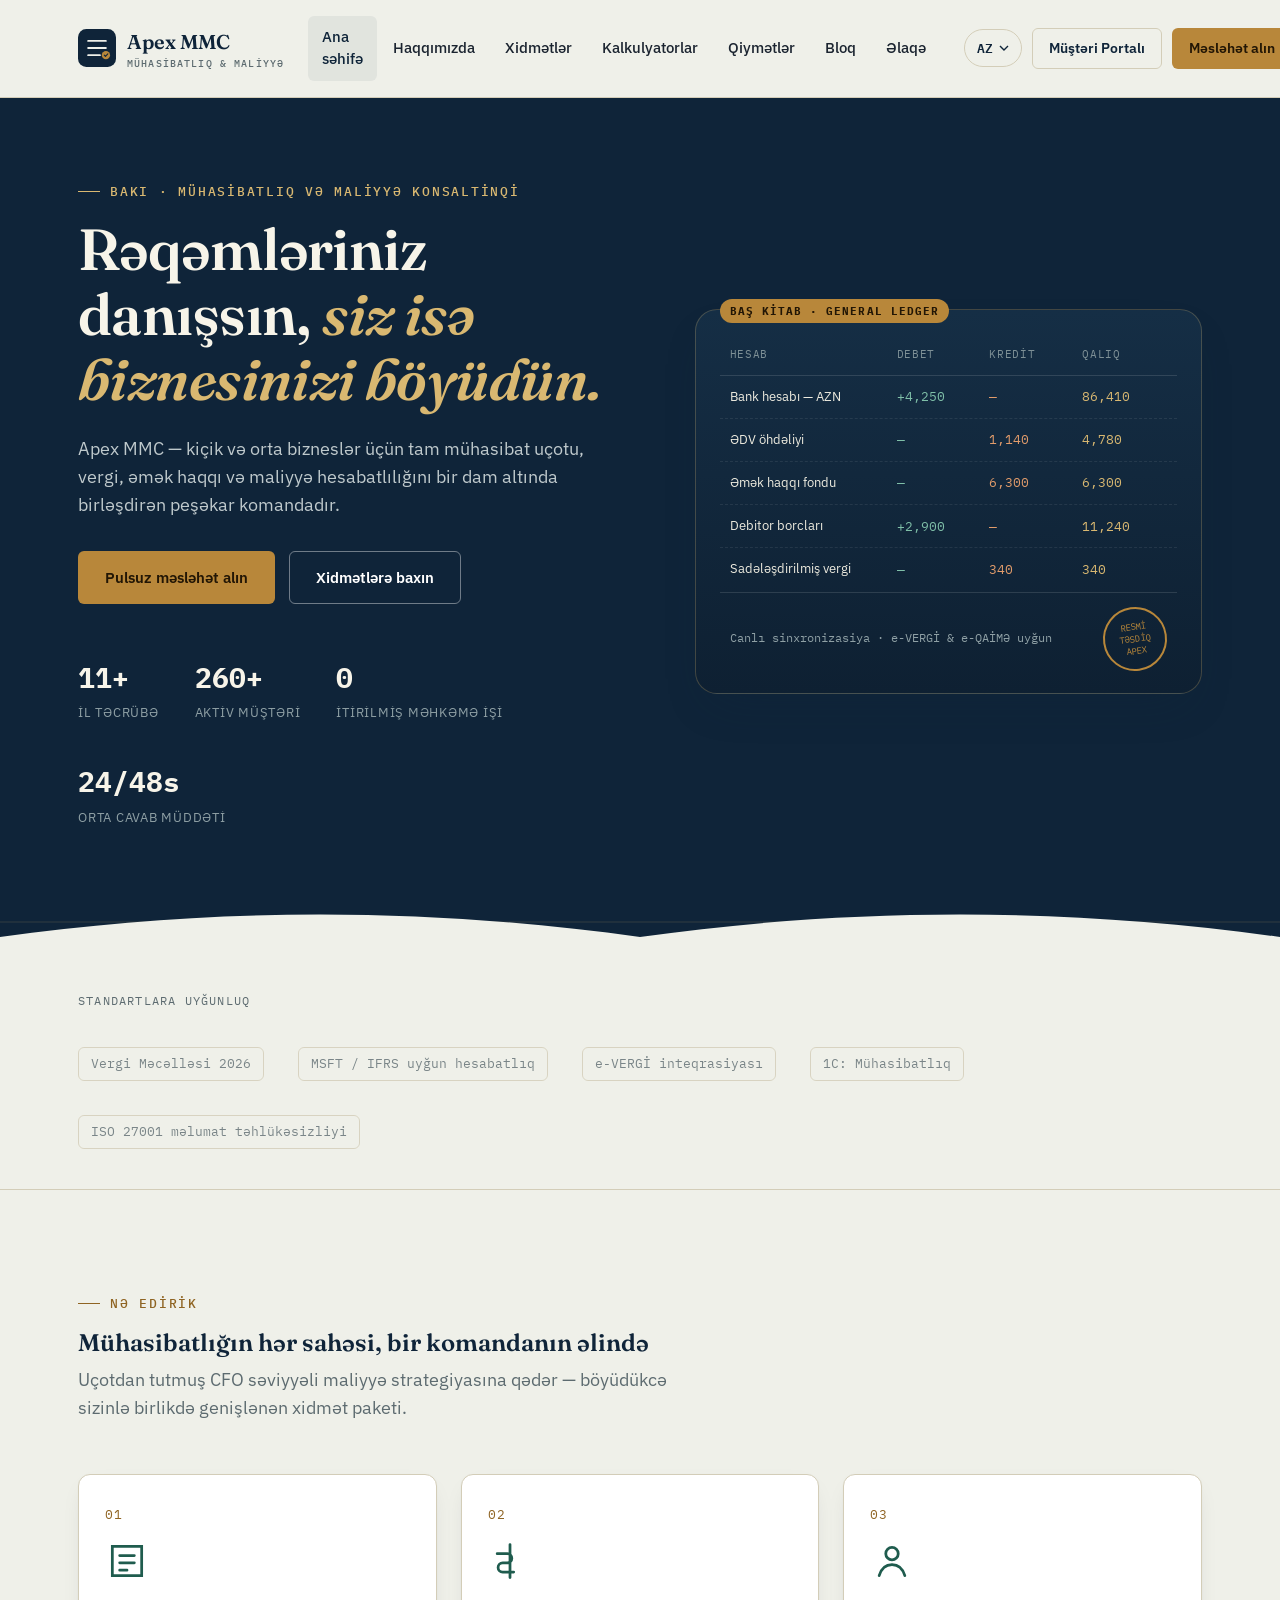
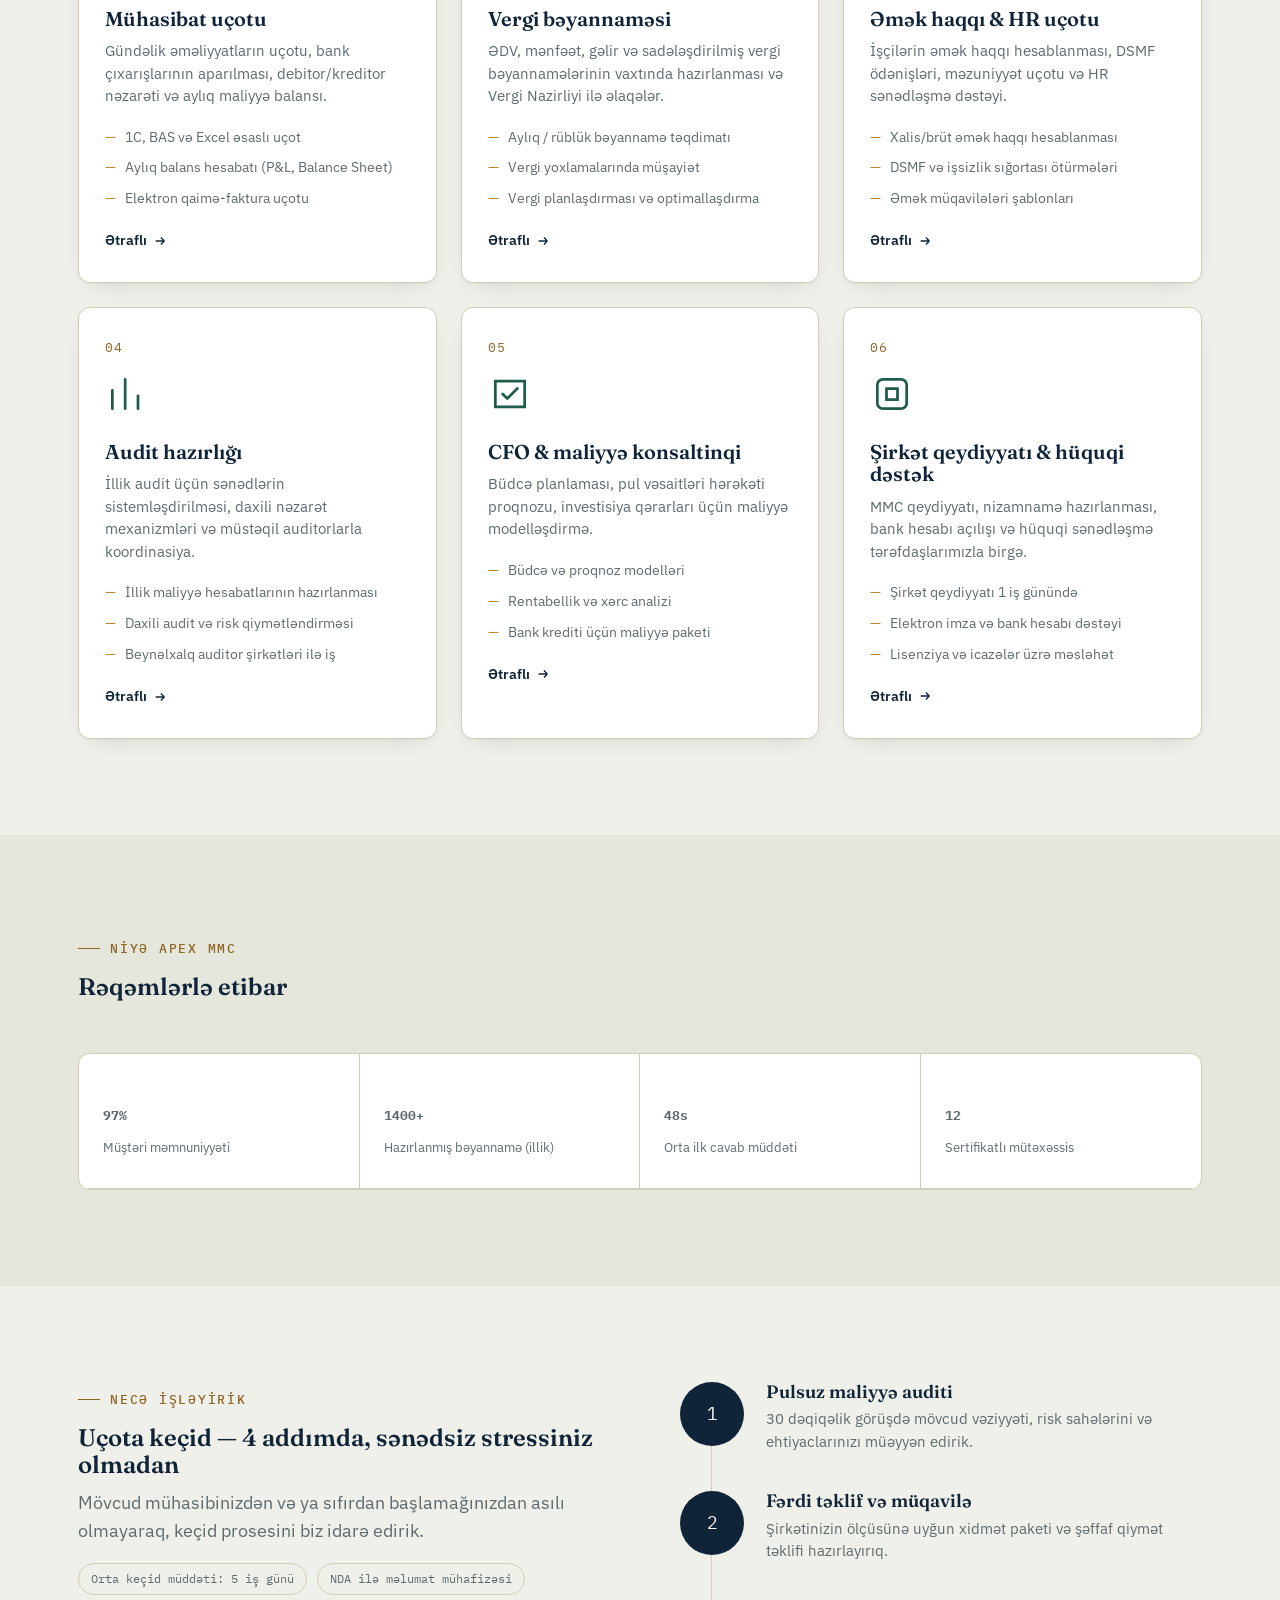
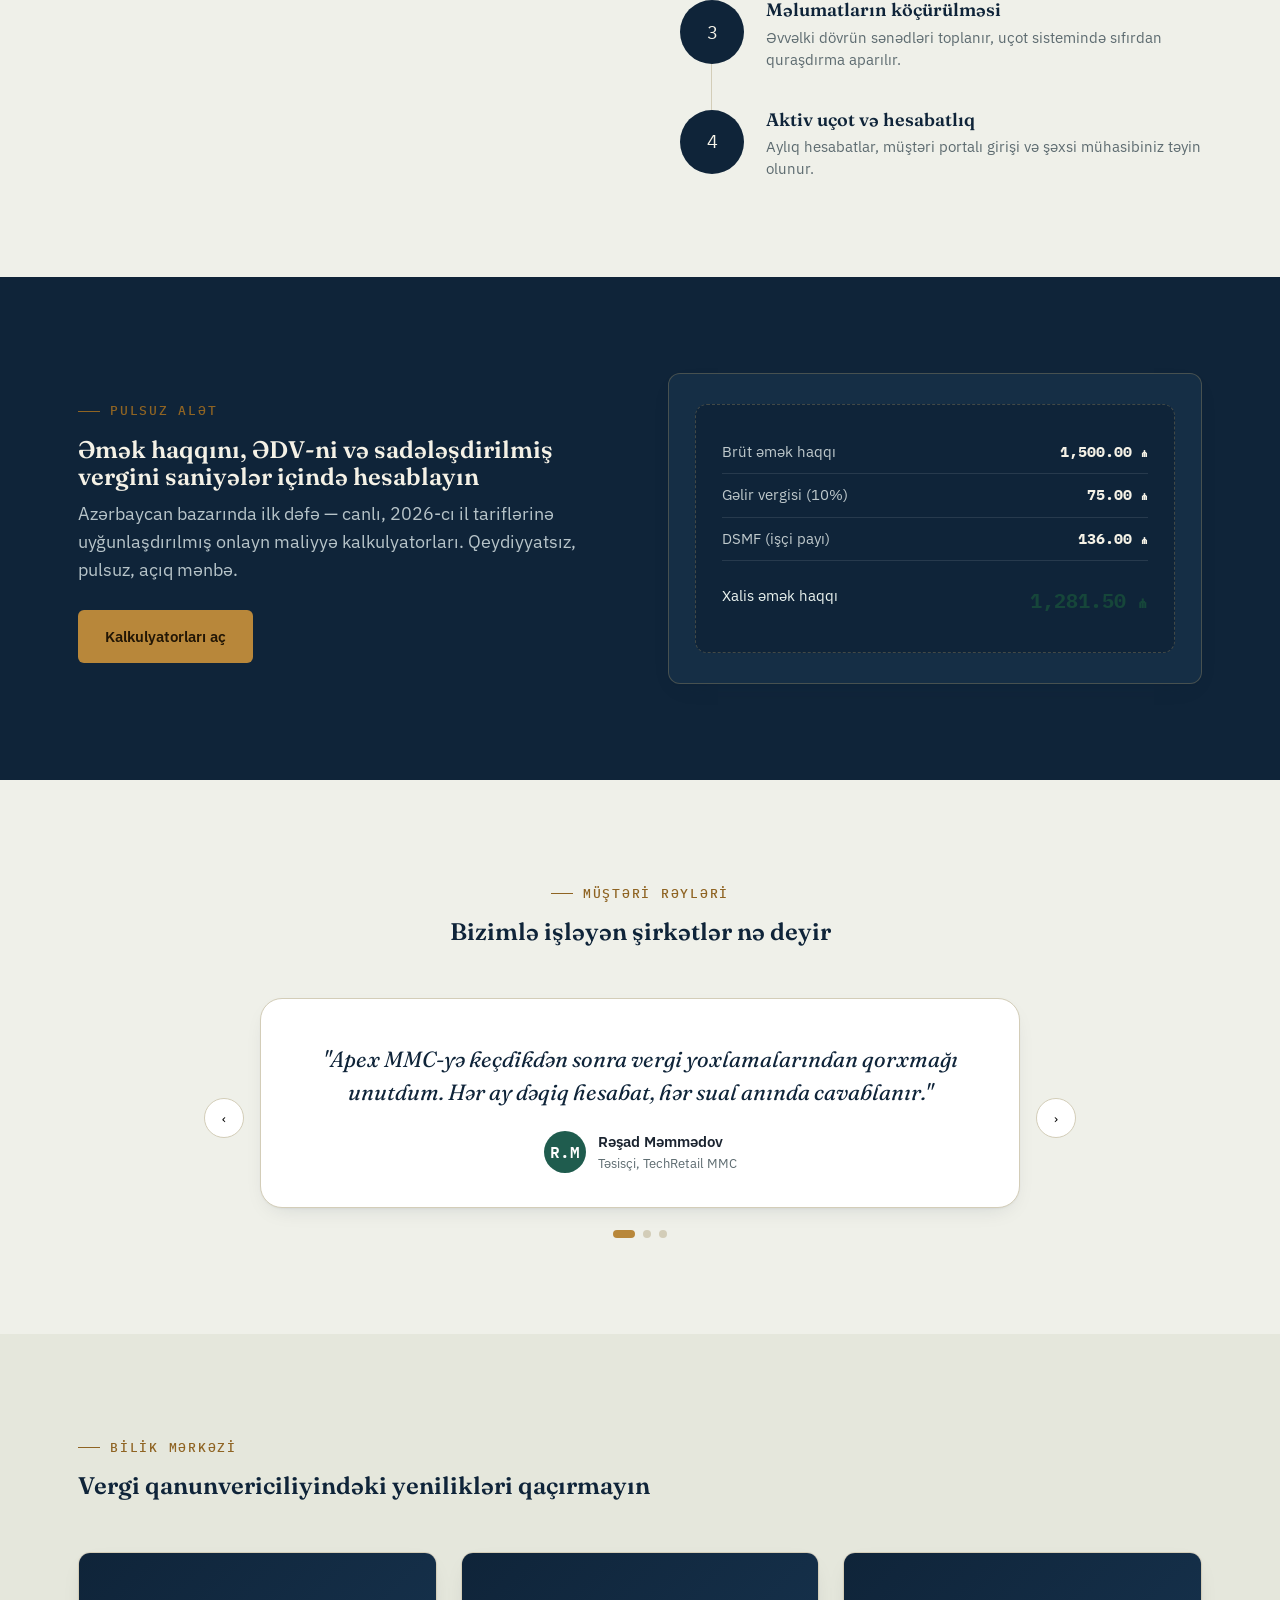
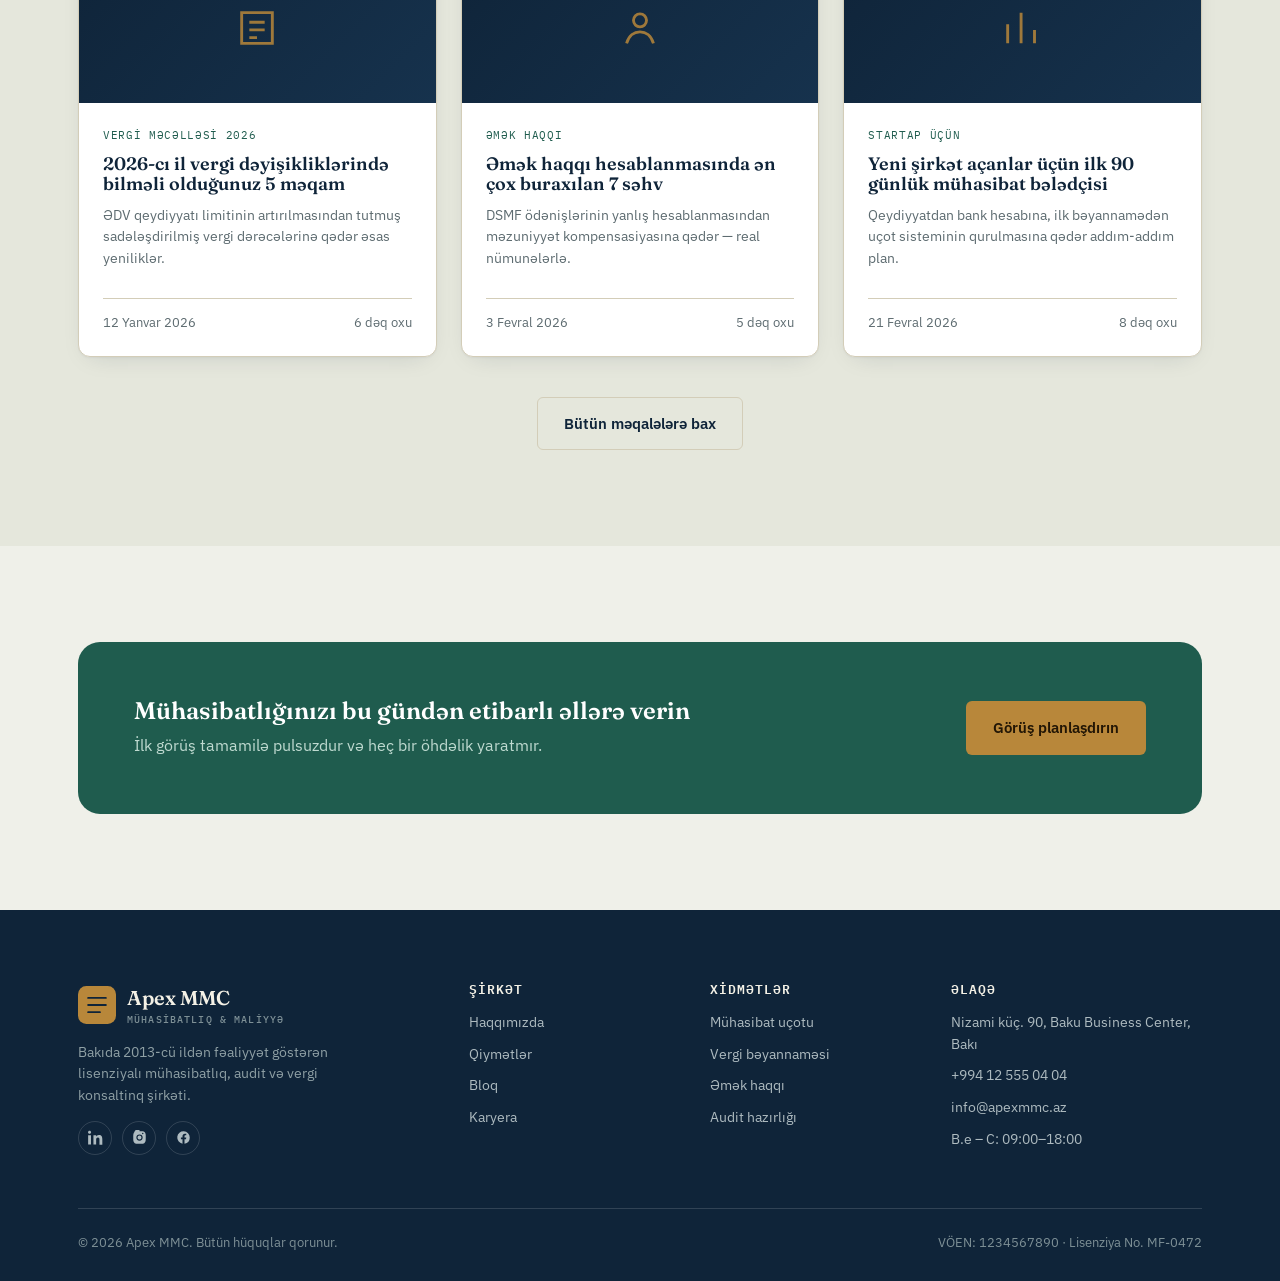
==== commit d0e2896d: "Update index.html" ====
--- a/index.html
+++ b/index.html
@@ -19,7 +19,7 @@
     </a>
     <nav class="nav">
       <a href="index.html" data-i18n="nav.home">Ana səhifə</a>
-      <a href="about.html" data-i18n="nav.about">Haqqımızda</a>
+      <a href="/about" data-i18n="nav.about">Haqqımızda</a>
       <a href="services.html" data-i18n="nav.services">Xidmətlər</a>
       <a href="calculators.html" data-i18n="nav.calculators">Kalkulyatorlar</a>
       <a href="pricing.html" data-i18n="nav.pricing">Qiymətlər</a>
--- a/css/style.css
+++ b/css/style.css
@@ -0,0 +1,1540 @@
+/* =========================================================
+   APEX MMC — Maliyyə & Mühasibatlıq
+   Design language: "Canlı Baş Kitab" (Living Ledger)
+   Tokens defined once, used everywhere.
+   ========================================================= */
+
+@import url("https://fonts.googleapis.com/css2?family=Fraunces:ital,opsz,wght@0,9..144,400;0,9..144,500;0,9..144,600;0,9..144,700;1,9..144,500&family=IBM+Plex+Sans:wght@400;500;600;700&family=IBM+Plex+Mono:wght@400;500;600&display=swap");
+
+:root {
+  /* --- color tokens --- */
+  --ink: #0f2439; /* deep ledger-navy, dark surfaces & headlines */
+  --ink-2: #16324d; /* lighter navy for gradients/hover */
+  --paper: #eff0e9; /* soft sage-linen page background */
+  --paper-2: #e5e7dc; /* slightly deeper linen for alt sections */
+  --surface: #ffffff; /* card white */
+  --brass: #b8873a; /* brass/seal accent — CTAs, numerals */
+  --brass-dark: #8f6423;
+  --emerald: #1f5c4e; /* secondary accent — growth, confirmations */
+  --emerald-2: #16463a;
+  --charcoal: #1b2430; /* primary text */
+  --muted: #5d6b70; /* secondary text */
+  --rule: #d3cdb8; /* ledger rule lines / borders */
+  --rule-dark: rgba(255, 255, 255, 0.14);
+  --danger: #a3402f;
+
+  /* --- type --- */
+  --f-display: "Fraunces", "Georgia", serif;
+  --f-body:
+    "IBM Plex Sans", -apple-system, BlinkMacSystemFont, "Segoe UI", sans-serif;
+  --f-mono: "IBM Plex Mono", "SFMono-Regular", Consolas, monospace;
+
+  /* --- scale --- */
+  --radius-s: 6px;
+  --radius-m: 12px;
+  --radius-l: 22px;
+  --shadow-card:
+    0 1px 2px rgba(15, 36, 57, 0.04), 0 8px 24px -12px rgba(15, 36, 57, 0.18);
+  --shadow-lift: 0 20px 45px -20px rgba(15, 36, 57, 0.35);
+  --container: 1180px;
+}
+
+/* ---------- reset ---------- */
+*,
+*::before,
+*::after {
+  box-sizing: border-box;
+}
+html {
+  scroll-behavior: smooth;
+}
+@media (prefers-reduced-motion: reduce) {
+  html {
+    scroll-behavior: auto;
+  }
+  *,
+  *::before,
+  *::after {
+    animation-duration: 0.001ms !important;
+    animation-iteration-count: 1 !important;
+    transition-duration: 0.001ms !important;
+    scroll-behavior: auto !important;
+  }
+}
+body {
+  margin: 0;
+  font-family: var(--f-body);
+  color: var(--charcoal);
+  background: var(--paper);
+  -webkit-font-smoothing: antialiased;
+  line-height: 1.55;
+}
+img {
+  max-width: 100%;
+  display: block;
+}
+a {
+  color: inherit;
+  text-decoration: none;
+}
+ul {
+  margin: 0;
+  padding: 0;
+  list-style: none;
+}
+button {
+  font-family: inherit;
+  cursor: pointer;
+}
+h1,
+h2,
+h3,
+h4 {
+  font-family: var(--f-display);
+  color: var(--ink);
+  margin: 0 0 0.4em;
+  line-height: 1.12;
+  font-weight: 600;
+}
+p {
+  margin: 0 0 1em;
+}
+.container {
+  max-width: var(--container);
+  margin: 0 auto;
+  padding: 0 28px;
+}
+
+:focus-visible {
+  outline: 2px solid var(--brass);
+  outline-offset: 3px;
+  border-radius: 3px;
+}
+
+/* ---------- utility ---------- */
+.eyebrow {
+  font-family: var(--f-mono);
+  font-size: 12.5px;
+  letter-spacing: 0.14em;
+  text-transform: uppercase;
+  color: var(--brass-dark);
+  display: inline-flex;
+  align-items: center;
+  gap: 10px;
+  margin-bottom: 16px;
+  font-weight: 500;
+}
+.eyebrow::before {
+  content: "";
+  width: 22px;
+  height: 1px;
+  background: var(--brass-dark);
+  display: inline-block;
+}
+.section {
+  padding: 96px 0;
+}
+.section--tight {
+  padding: 64px 0;
+}
+.section--dark {
+  background: var(--ink);
+  color: #dce3e6;
+}
+.section--dark h2,
+.section--dark h3 {
+  color: #f4f1e6;
+}
+.section--alt {
+  background: var(--paper-2);
+}
+.section-head {
+  max-width: 640px;
+  margin-bottom: 52px;
+}
+.section-head.center {
+  margin-left: auto;
+  margin-right: auto;
+  text-align: center;
+}
+.lede {
+  font-size: 18px;
+  color: var(--muted);
+}
+.section--dark .lede {
+  color: #b7c4c9;
+}
+
+.btn {
+  display: inline-flex;
+  align-items: center;
+  justify-content: center;
+  gap: 10px;
+  padding: 14px 26px;
+  border-radius: var(--radius-s);
+  font-weight: 600;
+  font-size: 15px;
+  border: 1px solid transparent;
+  transition:
+    transform 0.18s ease,
+    box-shadow 0.18s ease,
+    background 0.18s ease,
+    color 0.18s ease,
+    border-color 0.18s ease;
+  white-space: nowrap;
+}
+.btn-primary {
+  background: var(--brass);
+  color: #221605;
+}
+.btn-primary:hover {
+  background: var(--brass-dark);
+  color: #fff;
+  transform: translateY(-1px);
+  box-shadow: 0 10px 24px -10px rgba(184, 135, 58, 0.55);
+}
+.btn-ghost {
+  background: transparent;
+  color: var(--ink);
+  border-color: var(--rule);
+}
+.btn-ghost:hover {
+  border-color: var(--ink);
+  background: rgba(15, 36, 57, 0.04);
+}
+.section--dark .btn-ghost {
+  color: #f4f1e6;
+  border-color: var(--rule-dark);
+}
+.section--dark .btn-ghost:hover {
+  background: rgba(255, 255, 255, 0.06);
+  border-color: #f4f1e6;
+}
+.btn-outline-light {
+  background: transparent;
+  border-color: rgba(255, 255, 255, 0.4);
+  color: #fff;
+}
+.btn-outline-light:hover {
+  background: rgba(255, 255, 255, 0.12);
+  border-color: #fff;
+}
+.btn-block {
+  width: 100%;
+}
+.btn-sm {
+  padding: 9px 16px;
+  font-size: 13.5px;
+}
+
+/* ---------- header ---------- */
+.site-header {
+  position: sticky;
+  top: 0;
+  z-index: 80;
+  background: rgba(239, 240, 233, 0.92);
+  backdrop-filter: blur(10px);
+  border-bottom: 1px solid var(--rule);
+}
+.header-inner {
+  display: flex;
+  align-items: center;
+  justify-content: space-between;
+  padding: 16px 28px;
+  max-width: var(--container);
+  margin: 0 auto;
+  gap: 24px;
+}
+.brand {
+  display: flex;
+  align-items: center;
+  gap: 11px;
+  font-family: var(--f-display);
+  font-weight: 600;
+  font-size: 20px;
+  color: var(--ink);
+  flex-shrink: 0;
+}
+.brand .mark {
+  width: 38px;
+  height: 38px;
+  flex-shrink: 0;
+}
+.brand small {
+  display: block;
+  font-family: var(--f-mono);
+  font-size: 9.5px;
+  letter-spacing: 0.12em;
+  color: var(--muted);
+  font-weight: 500;
+  text-transform: uppercase;
+}
+
+.nav {
+  display: flex;
+  align-items: center;
+  gap: 2px;
+}
+.nav a {
+  padding: 10px 14px;
+  font-size: 14.5px;
+  font-weight: 500;
+  color: var(--charcoal);
+  border-radius: var(--radius-s);
+  transition:
+    background 0.15s,
+    color 0.15s;
+}
+.nav a:hover,
+.nav a.active {
+  background: rgba(15, 36, 57, 0.06);
+  color: var(--ink);
+}
+
+.header-actions {
+  display: flex;
+  align-items: center;
+  gap: 10px;
+  flex-shrink: 0;
+}
+
+.lang-switch {
+  position: relative;
+}
+.lang-btn {
+  display: flex;
+  align-items: center;
+  gap: 6px;
+  background: transparent;
+  border: 1px solid var(--rule);
+  border-radius: 999px;
+  padding: 7px 12px;
+  font-size: 13px;
+  font-weight: 600;
+  color: var(--ink);
+  font-family: var(--f-mono);
+}
+.lang-btn:hover {
+  border-color: var(--ink);
+}
+.lang-menu {
+  position: absolute;
+  right: 0;
+  top: calc(100% + 8px);
+  background: var(--surface);
+  border: 1px solid var(--rule);
+  border-radius: var(--radius-m);
+  box-shadow: var(--shadow-lift);
+  min-width: 150px;
+  padding: 6px;
+  display: none;
+  z-index: 60;
+}
+.lang-menu.open {
+  display: block;
+}
+.lang-menu button {
+  display: flex;
+  width: 100%;
+  align-items: center;
+  justify-content: space-between;
+  background: none;
+  border: none;
+  padding: 9px 10px;
+  border-radius: 8px;
+  font-size: 13.5px;
+  color: var(--charcoal);
+  text-align: left;
+}
+.lang-menu button:hover {
+  background: var(--paper);
+}
+.lang-menu button[aria-current="true"] {
+  color: var(--brass-dark);
+  font-weight: 600;
+}
+
+.nav-toggle {
+  display: none;
+  background: none;
+  border: 1px solid var(--rule);
+  border-radius: 8px;
+  padding: 9px 10px;
+}
+.nav-toggle svg {
+  width: 20px;
+  height: 20px;
+}
+
+@media (max-width: 980px) {
+  .nav {
+    display: none;
+  }
+  .nav-toggle {
+    display: inline-flex;
+  }
+  .header-actions .btn-primary.btn-sm {
+    display: none;
+  }
+}
+.mobile-nav {
+  display: none;
+  flex-direction: column;
+  padding: 8px 28px 20px;
+  border-bottom: 1px solid var(--rule);
+  background: var(--paper);
+}
+.mobile-nav.open {
+  display: flex;
+}
+.mobile-nav a {
+  padding: 12px 6px;
+  border-bottom: 1px dashed var(--rule);
+  font-size: 15.5px;
+  font-weight: 500;
+}
+.mobile-nav a:last-child {
+  border-bottom: none;
+}
+
+/* ---------- hero / ledger signature ---------- */
+.hero {
+  position: relative;
+  overflow: hidden;
+  background: var(--ink);
+  color: #edebdf;
+  padding: 76px 0 0;
+}
+.hero-grid {
+  display: grid;
+  grid-template-columns: 1.05fr 0.95fr;
+  gap: 56px;
+  align-items: center;
+}
+@media (max-width: 980px) {
+  .hero-grid {
+    grid-template-columns: 1fr;
+  }
+}
+.hero-copy .eyebrow {
+  color: #d9b871;
+}
+.hero-copy .eyebrow::before {
+  background: #d9b871;
+}
+.hero h1 {
+  color: #f7f4e9;
+  font-size: clamp(34px, 4.6vw, 58px);
+  letter-spacing: -0.01em;
+}
+.hero h1 em {
+  font-style: italic;
+  color: #d9b871;
+}
+.hero p.lede {
+  color: #bfc9cc;
+  max-width: 520px;
+}
+.hero-cta {
+  display: flex;
+  gap: 14px;
+  margin-top: 32px;
+  flex-wrap: wrap;
+}
+.hero-stats {
+  display: flex;
+  gap: 36px;
+  margin-top: 52px;
+  flex-wrap: wrap;
+}
+.hero-stat b {
+  display: block;
+  font-family: var(--f-mono);
+  font-size: 28px;
+  color: #f7f4e9;
+}
+.hero-stat span {
+  font-size: 12.5px;
+  color: #8fa0a5;
+  text-transform: uppercase;
+  letter-spacing: 0.06em;
+}
+
+/* the ledger panel */
+.ledger-panel {
+  background: linear-gradient(180deg, #152e45, #0e2032);
+  border: 1px solid rgba(217, 184, 113, 0.25);
+  border-radius: var(--radius-l);
+  padding: 26px 24px 18px;
+  box-shadow: var(--shadow-lift);
+  position: relative;
+}
+.ledger-panel::before {
+  content: "BAŞ KİTAB · GENERAL LEDGER";
+  position: absolute;
+  top: -11px;
+  left: 24px;
+  background: var(--brass);
+  color: #221605;
+  font-family: var(--f-mono);
+  font-size: 10.5px;
+  letter-spacing: 0.1em;
+  padding: 4px 10px;
+  border-radius: 999px;
+  font-weight: 700;
+}
+.ledger-head {
+  display: grid;
+  grid-template-columns: 1.5fr 0.8fr 0.8fr 0.8fr;
+  gap: 8px;
+  padding: 10px 10px 12px;
+  font-family: var(--f-mono);
+  font-size: 11px;
+  color: #7e9096;
+  text-transform: uppercase;
+  letter-spacing: 0.06em;
+  border-bottom: 1px solid rgba(255, 255, 255, 0.12);
+}
+.ledger-body {
+  height: 210px;
+  overflow: hidden;
+  position: relative;
+}
+.ledger-track {
+  display: flex;
+  flex-direction: column;
+  animation: ledgerScroll 14s linear infinite;
+}
+@keyframes ledgerScroll {
+  0% {
+    transform: translateY(0);
+  }
+  100% {
+    transform: translateY(-50%);
+  }
+}
+.ledger-row {
+  display: grid;
+  grid-template-columns: 1.5fr 0.8fr 0.8fr 0.8fr;
+  gap: 8px;
+  padding: 11px 10px;
+  font-family: var(--f-mono);
+  font-size: 12.5px;
+  border-bottom: 1px dashed rgba(255, 255, 255, 0.08);
+  color: #c7d0d3;
+  align-items: center;
+}
+.ledger-row .acct {
+  color: #edebdf;
+  font-family: var(--f-body);
+  font-size: 13px;
+}
+.ledger-row .debit {
+  color: #7fbfa8;
+}
+.ledger-row .credit {
+  color: #e29c6b;
+}
+.ledger-row .bal {
+  color: #d9b871;
+}
+.ledger-panel-foot {
+  display: flex;
+  justify-content: space-between;
+  align-items: center;
+  padding: 14px 10px 4px;
+  border-top: 1px solid rgba(255, 255, 255, 0.12);
+  margin-top: 6px;
+}
+.seal {
+  width: 64px;
+  height: 64px;
+  border-radius: 50%;
+  border: 2px solid var(--brass);
+  display: flex;
+  align-items: center;
+  justify-content: center;
+  font-family: var(--f-mono);
+  font-size: 9px;
+  color: var(--brass);
+  text-align: center;
+  letter-spacing: 0.02em;
+  line-height: 1.3;
+  transform: rotate(-8deg);
+  flex-shrink: 0;
+}
+.hero-wave {
+  margin-top: 64px;
+}
+.hero-wave svg {
+  display: block;
+  width: 100%;
+  height: 60px;
+}
+
+/* ---------- logo strip ---------- */
+.trust-strip {
+  padding: 40px 0;
+  border-bottom: 1px solid var(--rule);
+}
+.trust-strip .container {
+  display: flex;
+  align-items: center;
+  gap: 36px;
+  flex-wrap: wrap;
+  justify-content: space-between;
+}
+.trust-label {
+  font-family: var(--f-mono);
+  font-size: 12px;
+  letter-spacing: 0.1em;
+  text-transform: uppercase;
+  color: var(--muted);
+  flex-shrink: 0;
+}
+.trust-marks {
+  display: flex;
+  gap: 34px;
+  flex-wrap: wrap;
+  align-items: center;
+  opacity: 0.8;
+}
+.trust-marks span {
+  font-family: var(--f-mono);
+  font-size: 13px;
+  color: var(--muted);
+  border: 1px solid var(--rule);
+  padding: 6px 12px;
+  border-radius: 6px;
+}
+
+/* ---------- service cards ---------- */
+.grid-3 {
+  display: grid;
+  grid-template-columns: repeat(3, 1fr);
+  gap: 24px;
+}
+.grid-2 {
+  display: grid;
+  grid-template-columns: repeat(2, 1fr);
+  gap: 24px;
+}
+.grid-4 {
+  display: grid;
+  grid-template-columns: repeat(4, 1fr);
+  gap: 22px;
+}
+@media (max-width: 980px) {
+  .grid-3,
+  .grid-4 {
+    grid-template-columns: repeat(2, 1fr);
+  }
+}
+@media (max-width: 640px) {
+  .grid-3,
+  .grid-2,
+  .grid-4 {
+    grid-template-columns: 1fr;
+  }
+}
+
+.card {
+  background: var(--surface);
+  border: 1px solid var(--rule);
+  border-radius: var(--radius-m);
+  padding: 30px 26px;
+  box-shadow: var(--shadow-card);
+  transition:
+    transform 0.2s ease,
+    box-shadow 0.2s ease;
+}
+.card:hover {
+  transform: translateY(-4px);
+  box-shadow: var(--shadow-lift);
+}
+.card .num {
+  font-family: var(--f-mono);
+  color: var(--brass-dark);
+  font-size: 13px;
+  letter-spacing: 0.08em;
+  margin-bottom: 14px;
+  display: block;
+}
+.card .icon {
+  width: 44px;
+  height: 44px;
+  margin-bottom: 18px;
+  color: var(--emerald);
+}
+.card h3 {
+  font-size: 20px;
+  margin-bottom: 10px;
+}
+.card p {
+  color: var(--muted);
+  font-size: 14.5px;
+  margin-bottom: 0;
+}
+.card ul {
+  margin-top: 14px;
+}
+.card ul li {
+  font-size: 13.5px;
+  color: var(--muted);
+  padding: 5px 0 5px 20px;
+  position: relative;
+}
+.card ul li::before {
+  content: "—";
+  position: absolute;
+  left: 0;
+  color: var(--brass);
+}
+.card-link {
+  margin-top: 16px;
+  display: inline-flex;
+  align-items: center;
+  gap: 6px;
+  font-size: 13.5px;
+  font-weight: 600;
+  color: var(--ink);
+}
+.card-link svg {
+  width: 14px;
+  height: 14px;
+  transition: transform 0.15s;
+}
+.card:hover .card-link svg {
+  transform: translateX(3px);
+}
+
+/* ---------- why-us / stats band ---------- */
+.stat-band {
+  display: grid;
+  grid-template-columns: repeat(4, 1fr);
+  border: 1px solid var(--rule);
+  border-radius: var(--radius-m);
+  overflow: hidden;
+  background: var(--surface);
+}
+@media (max-width: 760px) {
+  .stat-band {
+    grid-template-columns: repeat(2, 1fr);
+  }
+}
+.stat-cell {
+  padding: 30px 24px;
+  border-right: 1px solid var(--rule);
+  border-bottom: 1px solid var(--rule);
+}
+.stat-cell:nth-child(4n) {
+  border-right: none;
+}
+.stat-cell b {
+  display: block;
+  font-family: var(--f-mono);
+  font-size: 32px;
+  color: var(--ink);
+}
+.stat-cell span {
+  font-size: 13px;
+  color: var(--muted);
+}
+
+/* ---------- process timeline ---------- */
+.timeline {
+  position: relative;
+  padding-left: 8px;
+}
+.timeline-item {
+  display: grid;
+  grid-template-columns: 64px 1fr;
+  gap: 22px;
+  padding-bottom: 38px;
+  position: relative;
+}
+.timeline-item:last-child {
+  padding-bottom: 0;
+}
+.timeline-item::before {
+  content: "";
+  position: absolute;
+  left: 31px;
+  top: 52px;
+  bottom: 0;
+  width: 1px;
+  background: var(--rule);
+}
+.timeline-item:last-child::before {
+  display: none;
+}
+.timeline-num {
+  width: 64px;
+  height: 64px;
+  border-radius: 50%;
+  background: var(--ink);
+  color: #f7f4e9;
+  display: flex;
+  align-items: center;
+  justify-content: center;
+  font-family: var(--f-mono);
+  font-size: 18px;
+  z-index: 2;
+}
+.timeline-body h4 {
+  margin-bottom: 6px;
+  font-size: 18px;
+}
+.timeline-body p {
+  color: var(--muted);
+  font-size: 14.5px;
+  margin: 0;
+}
+
+/* ---------- testimonials ---------- */
+.testi-wrap {
+  position: relative;
+  max-width: 760px;
+  margin: 0 auto;
+}
+.testi-card {
+  background: var(--surface);
+  border: 1px solid var(--rule);
+  border-radius: var(--radius-l);
+  padding: 44px 44px 34px;
+  text-align: center;
+  box-shadow: var(--shadow-card);
+}
+.testi-quote {
+  font-family: var(--f-display);
+  font-size: 22px;
+  font-style: italic;
+  color: var(--ink);
+  line-height: 1.5;
+}
+.testi-person {
+  margin-top: 22px;
+  display: flex;
+  align-items: center;
+  justify-content: center;
+  gap: 12px;
+}
+.testi-avatar {
+  width: 42px;
+  height: 42px;
+  border-radius: 50%;
+  background: var(--emerald);
+  color: #fff;
+  display: flex;
+  align-items: center;
+  justify-content: center;
+  font-family: var(--f-mono);
+  font-weight: 600;
+}
+.testi-name {
+  font-weight: 600;
+  font-size: 14.5px;
+}
+.testi-role {
+  font-size: 12.5px;
+  color: var(--muted);
+}
+.testi-dots {
+  display: flex;
+  justify-content: center;
+  gap: 8px;
+  margin-top: 22px;
+}
+.testi-dots button {
+  width: 8px;
+  height: 8px;
+  border-radius: 50%;
+  border: none;
+  background: var(--rule);
+  padding: 0;
+}
+.testi-dots button.active {
+  background: var(--brass);
+  width: 22px;
+  border-radius: 5px;
+}
+.testi-arrow {
+  position: absolute;
+  top: 50%;
+  transform: translateY(-50%);
+  width: 40px;
+  height: 40px;
+  border-radius: 50%;
+  background: var(--surface);
+  border: 1px solid var(--rule);
+  display: flex;
+  align-items: center;
+  justify-content: center;
+}
+.testi-arrow.left {
+  left: -56px;
+}
+.testi-arrow.right {
+  right: -56px;
+}
+@media (max-width: 860px) {
+  .testi-arrow {
+    display: none;
+  }
+}
+
+/* ---------- CTA banner ---------- */
+.cta-banner {
+  background: var(--emerald);
+  color: #eaf3ef;
+  border-radius: var(--radius-l);
+  padding: 56px 56px;
+  display: flex;
+  align-items: center;
+  justify-content: space-between;
+  gap: 32px;
+  flex-wrap: wrap;
+}
+.cta-banner h2 {
+  color: #fff;
+  margin-bottom: 8px;
+}
+.cta-banner p {
+  color: #bfdad0;
+  margin: 0;
+}
+
+/* ---------- footer ---------- */
+.site-footer {
+  background: var(--ink);
+  color: #aebbc0;
+  padding: 72px 0 28px;
+}
+.footer-grid {
+  display: grid;
+  grid-template-columns: 1.4fr 0.8fr 0.8fr 1fr;
+  gap: 40px;
+  padding-bottom: 48px;
+  border-bottom: 1px solid var(--rule-dark);
+}
+@media (max-width: 860px) {
+  .footer-grid {
+    grid-template-columns: repeat(2, 1fr);
+  }
+}
+.footer-brand .brand {
+  color: #f4f1e6;
+}
+.footer-brand .brand small {
+  color: #7e9096;
+}
+.footer-brand p {
+  margin-top: 14px;
+  font-size: 14px;
+  max-width: 280px;
+  color: #8fa0a5;
+}
+.footer-col h4 {
+  color: #f4f1e6;
+  font-family: var(--f-mono);
+  font-size: 12.5px;
+  text-transform: uppercase;
+  letter-spacing: 0.08em;
+  margin-bottom: 16px;
+}
+.footer-col li {
+  margin-bottom: 10px;
+  font-size: 14px;
+}
+.footer-col a:hover {
+  color: #f4f1e6;
+}
+.footer-bottom {
+  display: flex;
+  justify-content: space-between;
+  align-items: center;
+  padding-top: 24px;
+  font-size: 12.5px;
+  color: #7e9096;
+  flex-wrap: wrap;
+  gap: 12px;
+}
+.social-row {
+  display: flex;
+  gap: 10px;
+}
+.social-row a {
+  width: 34px;
+  height: 34px;
+  border: 1px solid var(--rule-dark);
+  border-radius: 50%;
+  display: flex;
+  align-items: center;
+  justify-content: center;
+}
+.social-row svg {
+  width: 15px;
+  height: 15px;
+}
+
+/* ---------- page header (inner pages) ---------- */
+.page-hero {
+  background: var(--ink);
+  color: #edebdf;
+  padding: 74px 0 54px;
+}
+.page-hero h1 {
+  color: #f7f4e9;
+  font-size: clamp(30px, 4vw, 46px);
+}
+.breadcrumb {
+  font-family: var(--f-mono);
+  font-size: 12.5px;
+  color: #8fa0a5;
+  margin-bottom: 18px;
+}
+.breadcrumb a:hover {
+  color: #d9b871;
+}
+
+/* ---------- FAQ accordion ---------- */
+.accordion-item {
+  border-bottom: 1px solid var(--rule);
+}
+.accordion-item:first-child {
+  border-top: 1px solid var(--rule);
+}
+.accordion-trigger {
+  width: 100%;
+  background: none;
+  border: none;
+  padding: 22px 4px;
+  display: flex;
+  align-items: center;
+  justify-content: space-between;
+  gap: 20px;
+  text-align: left;
+  font-family: var(--f-display);
+  font-size: 17px;
+  color: var(--ink);
+  font-weight: 600;
+}
+.accordion-trigger .plus {
+  width: 22px;
+  height: 22px;
+  flex-shrink: 0;
+  position: relative;
+}
+.accordion-trigger .plus::before,
+.accordion-trigger .plus::after {
+  content: "";
+  position: absolute;
+  background: var(--brass);
+  transition: transform 0.2s;
+}
+.accordion-trigger .plus::before {
+  width: 100%;
+  height: 2px;
+  top: 50%;
+  left: 0;
+  transform: translateY(-50%);
+}
+.accordion-trigger .plus::after {
+  width: 2px;
+  height: 100%;
+  left: 50%;
+  top: 0;
+  transform: translateX(-50%);
+}
+.accordion-item.open .plus::after {
+  transform: translateX(-50%) rotate(90deg);
+  opacity: 0;
+}
+.accordion-panel {
+  max-height: 0;
+  overflow: hidden;
+  transition: max-height 0.3s ease;
+}
+.accordion-panel-inner {
+  padding: 0 4px 22px;
+  color: var(--muted);
+  font-size: 14.5px;
+  max-width: 680px;
+}
+
+/* ---------- forms ---------- */
+.form-grid {
+  display: grid;
+  grid-template-columns: 1fr 1fr;
+  gap: 18px;
+}
+@media (max-width: 640px) {
+  .form-grid {
+    grid-template-columns: 1fr;
+  }
+}
+.field {
+  display: flex;
+  flex-direction: column;
+  gap: 7px;
+}
+.field.full {
+  grid-column: 1/-1;
+}
+.field label {
+  font-size: 13px;
+  font-weight: 600;
+  color: var(--ink);
+}
+.field .hint {
+  font-size: 12px;
+  color: var(--muted);
+  font-weight: 400;
+}
+.field input,
+.field select,
+.field textarea {
+  border: 1px solid var(--rule);
+  border-radius: var(--radius-s);
+  padding: 12px 14px;
+  font-family: var(--f-body);
+  font-size: 14.5px;
+  background: var(--surface);
+  color: var(--charcoal);
+  transition:
+    border-color 0.15s,
+    box-shadow 0.15s;
+}
+.field input:focus,
+.field select:focus,
+.field textarea:focus {
+  border-color: var(--brass);
+  box-shadow: 0 0 0 3px rgba(184, 135, 58, 0.15);
+  outline: none;
+}
+.field textarea {
+  resize: vertical;
+  min-height: 110px;
+}
+.form-note {
+  font-size: 12.5px;
+  color: var(--muted);
+  margin-top: 14px;
+}
+.form-success {
+  display: none;
+  background: rgba(31, 92, 78, 0.1);
+  border: 1px solid var(--emerald);
+  color: var(--emerald-2);
+  padding: 16px 18px;
+  border-radius: var(--radius-s);
+  font-size: 14px;
+  margin-top: 18px;
+}
+.form-success.show {
+  display: block;
+}
+
+/* ---------- pricing ---------- */
+.plan-toggle {
+  display: inline-flex;
+  background: var(--surface);
+  border: 1px solid var(--rule);
+  border-radius: 999px;
+  padding: 4px;
+  gap: 2px;
+}
+.plan-toggle button {
+  border: none;
+  background: none;
+  padding: 9px 18px;
+  border-radius: 999px;
+  font-size: 13.5px;
+  font-weight: 600;
+  color: var(--muted);
+}
+.plan-toggle button.active {
+  background: var(--ink);
+  color: #f4f1e6;
+}
+.plan-card {
+  background: var(--surface);
+  border: 1px solid var(--rule);
+  border-radius: var(--radius-l);
+  padding: 34px 30px;
+  display: flex;
+  flex-direction: column;
+  box-shadow: var(--shadow-card);
+  position: relative;
+}
+.plan-card.featured {
+  border-color: var(--brass);
+  box-shadow: var(--shadow-lift);
+  transform: scale(1.02);
+}
+.plan-badge {
+  position: absolute;
+  top: -13px;
+  right: 28px;
+  background: var(--brass);
+  color: #221605;
+  font-family: var(--f-mono);
+  font-size: 11px;
+  padding: 5px 12px;
+  border-radius: 999px;
+  font-weight: 700;
+  letter-spacing: 0.04em;
+}
+.plan-name {
+  font-family: var(--f-mono);
+  text-transform: uppercase;
+  font-size: 12.5px;
+  letter-spacing: 0.08em;
+  color: var(--brass-dark);
+  margin-bottom: 10px;
+}
+.plan-price {
+  font-family: var(--f-mono);
+  font-size: 38px;
+  color: var(--ink);
+  margin-bottom: 2px;
+}
+.plan-price span {
+  font-size: 14px;
+  color: var(--muted);
+  font-weight: 400;
+}
+.plan-sub {
+  font-size: 13px;
+  color: var(--muted);
+  margin-bottom: 24px;
+}
+.plan-card ul {
+  margin-bottom: 28px;
+  flex-grow: 1;
+}
+.plan-card ul li {
+  display: flex;
+  gap: 10px;
+  padding: 8px 0;
+  font-size: 14px;
+  border-bottom: 1px dashed var(--rule);
+}
+.plan-card ul li:last-child {
+  border-bottom: none;
+}
+.plan-card ul li svg {
+  width: 16px;
+  height: 16px;
+  color: var(--emerald);
+  flex-shrink: 0;
+  margin-top: 2px;
+}
+
+/* ---------- calculator ---------- */
+.calc-shell {
+  background: var(--surface);
+  border: 1px solid var(--rule);
+  border-radius: var(--radius-l);
+  box-shadow: var(--shadow-card);
+  overflow: hidden;
+}
+.calc-tabs {
+  display: flex;
+  border-bottom: 1px solid var(--rule);
+  overflow-x: auto;
+}
+.calc-tab {
+  padding: 18px 24px;
+  font-size: 14px;
+  font-weight: 600;
+  color: var(--muted);
+  border-bottom: 2px solid transparent;
+  white-space: nowrap;
+  background: none;
+  border-top: none;
+  border-left: none;
+  border-right: none;
+}
+.calc-tab.active {
+  color: var(--ink);
+  border-bottom-color: var(--brass);
+}
+.calc-body {
+  padding: 36px;
+  display: grid;
+  grid-template-columns: 1fr 1fr;
+  gap: 40px;
+}
+@media (max-width: 820px) {
+  .calc-body {
+    grid-template-columns: 1fr;
+    padding: 26px;
+  }
+}
+.calc-pane {
+  display: none;
+}
+.calc-pane.active {
+  display: contents;
+}
+.calc-result {
+  background: var(--paper);
+  border: 1px dashed var(--rule);
+  border-radius: var(--radius-m);
+  padding: 26px;
+}
+.calc-result-row {
+  display: flex;
+  justify-content: space-between;
+  padding: 10px 0;
+  border-bottom: 1px solid var(--rule);
+  font-size: 14.5px;
+}
+.calc-result-row:last-child {
+  border-bottom: none;
+}
+.calc-result-row b {
+  font-family: var(--f-mono);
+  color: var(--ink);
+}
+.calc-result-row.total {
+  margin-top: 6px;
+  padding-top: 16px;
+  border-top: 2px solid var(--ink);
+  border-bottom: none;
+}
+.calc-result-row.total b {
+  font-size: 20px;
+  color: var(--emerald-2);
+}
+.calc-disclaimer {
+  font-size: 12px;
+  color: var(--muted);
+  margin-top: 16px;
+  border-top: 1px solid var(--rule);
+  padding-top: 14px;
+}
+.slider-row {
+  display: flex;
+  flex-direction: column;
+  gap: 8px;
+}
+.slider-row output {
+  font-family: var(--f-mono);
+  color: var(--brass-dark);
+  font-weight: 600;
+}
+input[type="range"] {
+  width: 100%;
+  accent-color: var(--brass);
+}
+
+/* ---------- portal (client login demo) ---------- */
+.portal-wrap {
+  min-height: calc(100vh - 320px);
+  display: flex;
+  align-items: center;
+  justify-content: center;
+  padding: 60px 20px;
+  background: radial-gradient(circle at 20% 20%, #16324d, #0f2439 60%);
+}
+.portal-card {
+  background: var(--surface);
+  width: 100%;
+  max-width: 420px;
+  border-radius: var(--radius-l);
+  padding: 40px 36px;
+  box-shadow: var(--shadow-lift);
+}
+.portal-tabs {
+  display: flex;
+  gap: 6px;
+  background: var(--paper);
+  padding: 4px;
+  border-radius: 999px;
+  margin-bottom: 26px;
+}
+.portal-tabs button {
+  flex: 1;
+  border: none;
+  background: none;
+  padding: 9px;
+  border-radius: 999px;
+  font-size: 13px;
+  font-weight: 600;
+  color: var(--muted);
+}
+.portal-tabs button.active {
+  background: var(--ink);
+  color: #f4f1e6;
+}
+.demo-note {
+  background: rgba(184, 135, 58, 0.12);
+  border: 1px solid rgba(184, 135, 58, 0.4);
+  color: var(--brass-dark);
+  font-size: 12.5px;
+  padding: 10px 14px;
+  border-radius: var(--radius-s);
+  margin-bottom: 22px;
+}
+
+/* ---------- blog ---------- */
+.post-card {
+  background: var(--surface);
+  border: 1px solid var(--rule);
+  border-radius: var(--radius-m);
+  overflow: hidden;
+  box-shadow: var(--shadow-card);
+  display: flex;
+  flex-direction: column;
+}
+.post-thumb {
+  height: 150px;
+  background: linear-gradient(135deg, var(--ink), var(--ink-2));
+  display: flex;
+  align-items: center;
+  justify-content: center;
+}
+.post-thumb svg {
+  width: 46px;
+  height: 46px;
+  color: var(--brass);
+  opacity: 0.85;
+}
+.post-body {
+  padding: 24px;
+  display: flex;
+  flex-direction: column;
+  flex-grow: 1;
+}
+.post-tag {
+  font-family: var(--f-mono);
+  font-size: 11px;
+  text-transform: uppercase;
+  letter-spacing: 0.06em;
+  color: var(--emerald);
+  margin-bottom: 10px;
+}
+.post-body h3 {
+  font-size: 18px;
+  margin-bottom: 10px;
+}
+.post-body p {
+  color: var(--muted);
+  font-size: 14px;
+  flex-grow: 1;
+}
+.post-meta {
+  font-size: 12.5px;
+  color: var(--muted);
+  margin-top: 14px;
+  border-top: 1px solid var(--rule);
+  padding-top: 14px;
+  display: flex;
+  justify-content: space-between;
+}
+.post-detail {
+  display: none;
+}
+.post-detail.open {
+  display: block;
+  margin-top: 18px;
+  padding-top: 18px;
+  border-top: 1px dashed var(--rule);
+  font-size: 14.5px;
+  color: var(--charcoal);
+}
+.post-detail p {
+  margin-bottom: 12px;
+}
+
+/* ---------- team ---------- */
+.team-card {
+  text-align: center;
+}
+.team-avatar {
+  width: 88px;
+  height: 88px;
+  border-radius: 50%;
+  margin: 0 auto 16px;
+  background: var(--emerald);
+  color: #fff;
+  display: flex;
+  align-items: center;
+  justify-content: center;
+  font-family: var(--f-mono);
+  font-size: 26px;
+  font-weight: 600;
+}
+.team-card h3 {
+  font-size: 16.5px;
+  margin-bottom: 2px;
+}
+.team-role {
+  font-size: 13px;
+  color: var(--brass-dark);
+  font-weight: 600;
+  margin-bottom: 10px;
+}
+.team-card p {
+  font-size: 13.5px;
+  color: var(--muted);
+}
+
+/* ---------- reveal on scroll ---------- */
+.reveal {
+  opacity: 0;
+  transform: translateY(18px);
+  transition:
+    opacity 0.6s ease,
+    transform 0.6s ease;
+}
+.reveal.in {
+  opacity: 1;
+  transform: none;
+}
+
+/* ---------- misc ---------- */
+.divider {
+  height: 1px;
+  background: var(--rule);
+  border: none;
+  margin: 0;
+}
+.tag-row {
+  display: flex;
+  gap: 10px;
+  flex-wrap: wrap;
+  margin-top: 18px;
+}
+.tag-row span {
+  font-family: var(--f-mono);
+  font-size: 12px;
+  border: 1px solid var(--rule);
+  padding: 6px 12px;
+  border-radius: 999px;
+  color: var(--muted);
+}
+.back-top {
+  position: fixed;
+  right: 22px;
+  bottom: 22px;
+  width: 46px;
+  height: 46px;
+  border-radius: 50%;
+  background: var(--ink);
+  color: #f4f1e6;
+  display: flex;
+  align-items: center;
+  justify-content: center;
+  box-shadow: var(--shadow-lift);
+  opacity: 0;
+  pointer-events: none;
+  transition: opacity 0.2s;
+  z-index: 70;
+}
+.back-top.show {
+  opacity: 1;
+  pointer-events: auto;
+}
